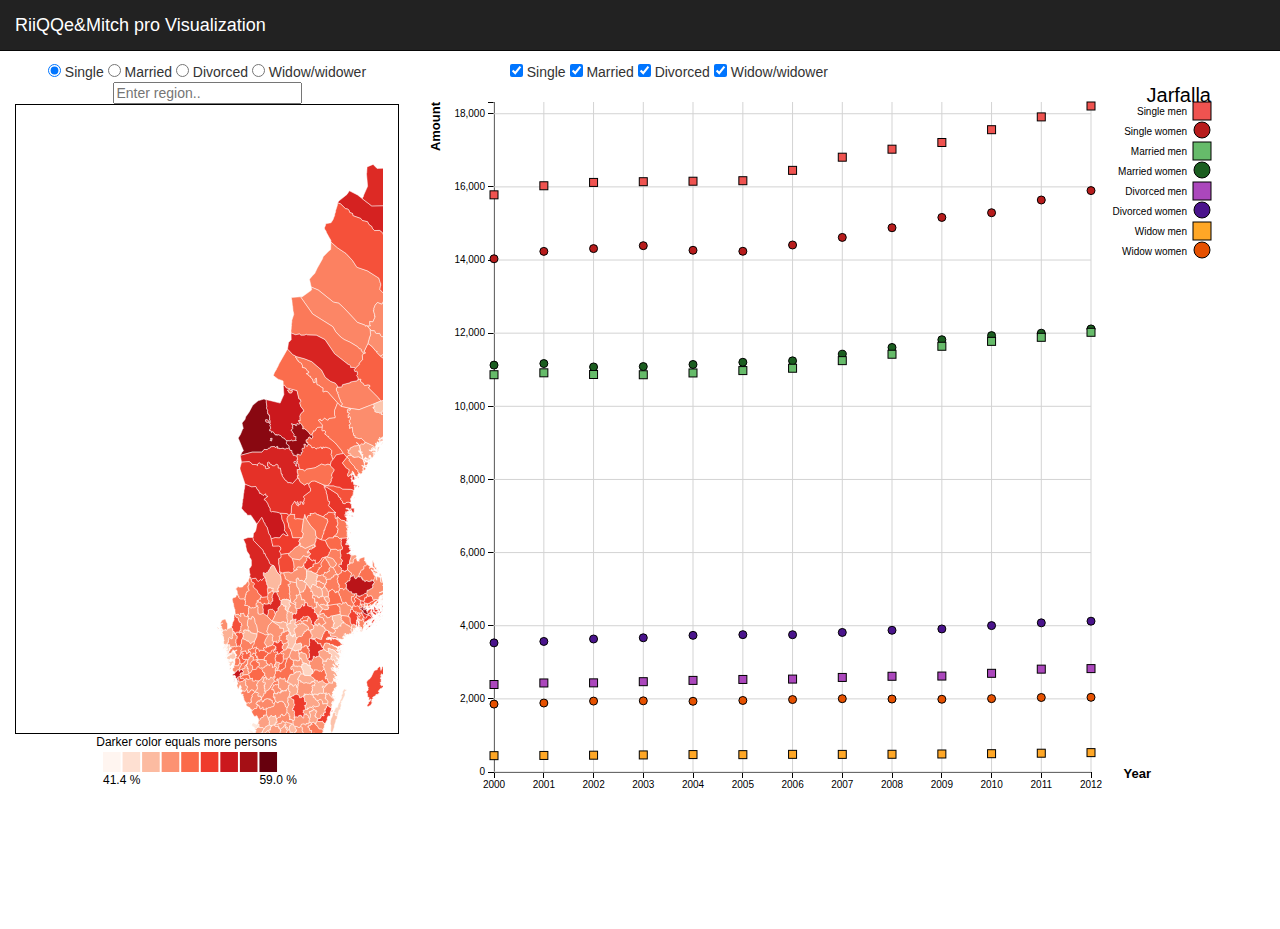
==== Project/index.html @ 641b77f1 "small fixes" ====
<!DOCTYPE html>
<!--[if lt IE 7]>      <html class="no-js lt-ie9 lt-ie8 lt-ie7"> <![endif]-->
<!--[if IE 7]>         <html class="no-js lt-ie9 lt-ie8"> <![endif]-->
<!--[if IE 8]>         <html class="no-js lt-ie9"> <![endif]-->
<!--[if gt IE 8]><!--> <html class="no-js"> <!--<![endif]-->
    <head>
        <meta charset="utf-8">
        <meta http-equiv="X-UA-Compatible" content="IE=edge" >

        <meta http-equiv="Content-Type" content="text/html;charset=ISO-8859-1">

        <title></title>
        <meta name="description" content="">
        <meta name="viewport" content="width=device-width, initial-scale=1">

        <!-- Place favicon.ico and apple-touch-icon.png in the root directory -->
        <!-- Bootstrap core CSS -->
        <link rel="stylesheet" href="css/bootstrap.css">
        <link rel="stylesheet" href="css/normalize.css">
        <link rel="stylesheet" href="css/main.css">
        <link rel="stylesheet" href="css/colorbrewer.css">

        <!--modules css-->
        <link rel="stylesheet" href="css/sp.css">
        <link rel="stylesheet" href="css/map.css">
        

    </head>
    <body>
        <!--[if lt IE 7]>
            <p class="browsehappy">You are using an <strong>outdated</strong> browser. Please <a href="http://browsehappy.com/">upgrade your browser</a> to improve your experience.</p>
        <![endif]-->

        <!-- Wrap all page content here -->
        
        <div id="wrap">

            <!-- Fixed navbar -->
            <div class="navbar navbar-inverse navbar-fixed-top" role="navigation">
                <div class="container">
                    <div class="navbar-header">
                        <button type="button" class="navbar-toggle" data-toggle="collapse" data-target=".navbar-collapse">
                            <span class="sr-only">Toggle navigation</span>
                            <span class="icon-bar"></span>
                            <span class="icon-bar"></span>
                            <span class="icon-bar"></span>
                        </button>
                        <a class="navbar-brand" href="#">RiiQQe&Mitch pro Visualization</a>
                    </div>
                </div>
            </div>

            <!-- Begin page content -->


            <div class="container">
                <!-- row of columns -->
                <br><br><br>
                
                    <div id="floatLeft" style="width: 30vw; float: left;">
                            <form style="text-align: center;">
        						<input id="A" type="radio" name="myradio" checked="true" onclick="fun('singel')">  Single  </input>
                                <input id="B" type="radio" name="myradio" onclick="fun('married')">  Married  </input>
                                <input id="C" type="radio" name="myradio" onclick="fun('divorced')">  Divorced  </input>
                                <input id="C" type="radio" name="myradio" onclick="fun('Widow/widower')">  Widow/widower  </input>
        					</form>
                            <div style="text-align: center;">
                            <input id="search" type="text" onkeypress="fun2(event)" placeholder="Enter region.."></input>
                            </div>
                        <div id="wrapper" style="">
                            <div class="col-md-6" id="map" style ="height: 70vh; width: 30vw; border:1px solid black;"></div>

                            <div class="legendario" id="mapLegend" style="height: 15vh; width: 30vw; clear:both;"></div>

                        </div>

                    </div>
                    <div id="floatRight" >
                        <div style="width: 59vw; float: right;">
                            <form id="form2">
                                <input id="D" class="mybox" type="checkbox" name="checkSingle" value="single" checked>  Single  </input>
                                <input id="E" class="mybox" type="checkbox" name="checkMarried" value="married" checked>  Married  </input>
                                <input id="F" class="mybox" type="checkbox" name="checkDivorced" value="divorced" checked>  Divorced  </input>
                                <input id="G" class="mybox" type="checkbox" name="checkWidow" value="widow/widower" checked>  Widow/widower  </input>
                            </form>

                        </div>

                        <div class="col-md-6" id="sp" style ="height: 80vh; width: 65vw;"></div>

                    </div>
                
            </div>
        </div>

        <script src="//ajax.googleapis.com/ajax/libs/jquery/1.10.2/jquery.min.js"></script>
        <script>window.jQuery || document.write('<script src="js/vendor/jquery-1.10.2.min.js"><\/script>')</script>
        <script src="js/vendor/bootstrap.min.js"></script>
        <script src="js/plugins.js"></script>
        <script src="js/vendor/modernizr-2.6.2.min.js"></script>
        <script src="js/vendor/d3.min.js"></script>
        <script src="js/vendor/topojson.v1.min.js"></script>
        <script src="js/vendor/underscore-min.js"></script>
        <script src="js/vendor/colorbrewer.js"></script>

        <!--modules js-->
        <script src="js/kmeans.js"></script>
        <script src="js/data.js"></script>
        <script src="js/map.js"></script>
        <script src="js/sp.js"></script>
        <script src="js/main.js"></script>


    </body>
</html>
---- Project/css/main.css ----
/*! HTML5 Boilerplate v4.3.0 | MIT License | http://h5bp.com/ */

/*
 * What follows is the result of much research on cross-browser styling.
 * Credit left inline and big thanks to Nicolas Gallagher, Jonathan Neal,
 * Kroc Camen, and the H5BP dev community and team.
 */

/* ==========================================================================
   Base styles: opinionated defaults
   ========================================================================== */

html,
button,
input,
select,
textarea {
    color: #222;
}

html {
    font-size: 1em;
    line-height: 1.4;
}

/*
 * Remove text-shadow in selection highlight: h5bp.com/i
 * These selection rule sets have to be separate.
 * Customize the background color to match your design.
 */

::-moz-selection {
    background: #b3d4fc;
    text-shadow: none;
}

::selection {
    background: #b3d4fc;
    text-shadow: none;
}

/*
 * A better looking default horizontal rule
 */

hr {
    display: block;
    height: 1px;
    border: 0;
    border-top: 1px solid #ccc;
    margin: 1em 0;
    padding: 0;
}

/*
 * Remove the gap between images, videos, audio and canvas and the bottom of
 * their containers: h5bp.com/i/440
 */

audio,
canvas,
img,
video {
    vertical-align: middle;
}

/*
 * Remove default fieldset styles.
 */

fieldset {
    border: 0;
    margin: 0;
    padding: 0;
}

/*
 * Allow only vertical resizing of textareas.
 */

textarea {
    resize: vertical;
}

/* ==========================================================================
   Browse Happy prompt
   ========================================================================== */

.browsehappy {
    margin: 0.2em 0;
    background: #ccc;
    color: #000;
    padding: 0.2em 0;
}

/* ==========================================================================
   Author's custom styles
   ========================================================================== */

html,
body {
    height: 100%;
    /* The html and body elements cannot have any padding or margin. */
}

/* Wrapper for page content to push down footer */
#wrap {
    min-height: 100%;
    height: auto;
    /* Negative indent footer by its height */
    margin: 0 auto -60px;
    /* Pad bottom by footer height */
    padding: 0 0 60px;
}

/* Set the fixed height of the footer here */
#footer {
    height: 60px;
    background-color: #f5f5f5;
}


/* Custom page CSS
-------------------------------------------------- */
/* Not required for template or sticky footer method. */

@media (min-width: 1200px){
    .container {
        width: auto;
    }
}



/* ==========================================================================
   Helper classes
   ========================================================================== */

/*
 * Image replacement
 */

.ir {
    background-color: transparent;
    border: 0;
    overflow: hidden;
    /* IE 6/7 fallback */
    *text-indent: -9999px;
}

.ir:before {
    content: "";
    display: block;
    width: 0;
    height: 150%;
}

/*
 * Hide from both screenreaders and browsers: h5bp.com/u
 */

.hidden {
    display: none !important;
    visibility: hidden;
}

/*
 * Hide only visually, but have it available for screenreaders: h5bp.com/v
 */

.visuallyhidden {
    border: 0;
    clip: rect(0 0 0 0);
    height: 1px;
    margin: -1px;
    overflow: hidden;
    padding: 0;
    position: absolute;
    width: 1px;
}

/*
 * Extends the .visuallyhidden class to allow the element to be focusable
 * when navigated to via the keyboard: h5bp.com/p
 */

.visuallyhidden.focusable:active,
.visuallyhidden.focusable:focus {
    clip: auto;
    height: auto;
    margin: 0;
    overflow: visible;
    position: static;
    width: auto;
}

/*
 * Hide visually and from screenreaders, but maintain layout
 */

.invisible {
    visibility: hidden;
}

/*
 * Clearfix: contain floats
 *
 * For modern browsers
 * 1. The space content is one way to avoid an Opera bug when the
 *    `contenteditable` attribute is included anywhere else in the document.
 *    Otherwise it causes space to appear at the top and bottom of elements
 *    that receive the `clearfix` class.
 * 2. The use of `table` rather than `block` is only necessary if using
 *    `:before` to contain the top-margins of child elements.
 */

.clearfix:before,
.clearfix:after {
    content: " "; /* 1 */
    display: table; /* 2 */
}

.clearfix:after {
    clear: both;
}

/*
 * For IE 6/7 only
 * Include this rule to trigger hasLayout and contain floats.
 */

.clearfix {
    *zoom: 1;
}

/* ==========================================================================
   EXAMPLE Media Queries for Responsive Design.
   These examples override the primary ('mobile first') styles.
   Modify as content requires.
   ========================================================================== */

@media only screen and (min-width: 35em) {
    /* Style adjustments for viewports that meet the condition */
}

@media print,
       (-o-min-device-pixel-ratio: 5/4),
       (-webkit-min-device-pixel-ratio: 1.25),
       (min-resolution: 120dpi) {
    /* Style adjustments for high resolution devices */
}

/* ==========================================================================
   Print styles.
   Inlined to avoid required HTTP connection: h5bp.com/r
   ========================================================================== */

@media print {
    * {
        background: transparent !important;
        color: #000 !important; /* Black prints faster: h5bp.com/s */
        box-shadow: none !important;
        text-shadow: none !important;
    }

    a,
    a:visited {
        text-decoration: underline;
    }

    a[href]:after {
        content: " (" attr(href) ")";
    }

    abbr[title]:after {
        content: " (" attr(title) ")";
    }

    /*
     * Don't show links for images, or javascript/internal links
     */

    .ir a:after,
    a[href^="javascript:"]:after,
    a[href^="#"]:after {
        content: "";
    }

    pre,
    blockquote {
        border: 1px solid #999;
        page-break-inside: avoid;
    }

    thead {
        display: table-header-group; /* h5bp.com/t */
    }

    tr,
    img {
        page-break-inside: avoid;
    }

    img {
        max-width: 100% !important;
    }

    @page {
        margin: 0.5cm;
    }

    p,
    h2,
    h3 {
        orphans: 3;
        widows: 3;
    }

    h2,
    h3 {
        page-break-after: avoid;
    }
}
---- Project/css/colorbrewer.css ----
/* This product includes color specifications and designs developed by Cynthia Brewer (http://colorbrewer.org/). */
.YlGn .q0-3{fill:rgb(247,252,185)}
.YlGn .q1-3{fill:rgb(173,221,142)}
.YlGn .q2-3{fill:rgb(49,163,84)}
.YlGn .q0-4{fill:rgb(255,255,204)}
.YlGn .q1-4{fill:rgb(194,230,153)}
.YlGn .q2-4{fill:rgb(120,198,121)}
.YlGn .q3-4{fill:rgb(35,132,67)}
.YlGn .q0-5{fill:rgb(255,255,204)}
.YlGn .q1-5{fill:rgb(194,230,153)}
.YlGn .q2-5{fill:rgb(120,198,121)}
.YlGn .q3-5{fill:rgb(49,163,84)}
.YlGn .q4-5{fill:rgb(0,104,55)}
.YlGn .q0-6{fill:rgb(255,255,204)}
.YlGn .q1-6{fill:rgb(217,240,163)}
.YlGn .q2-6{fill:rgb(173,221,142)}
.YlGn .q3-6{fill:rgb(120,198,121)}
.YlGn .q4-6{fill:rgb(49,163,84)}
.YlGn .q5-6{fill:rgb(0,104,55)}
.YlGn .q0-7{fill:rgb(255,255,204)}
.YlGn .q1-7{fill:rgb(217,240,163)}
.YlGn .q2-7{fill:rgb(173,221,142)}
.YlGn .q3-7{fill:rgb(120,198,121)}
.YlGn .q4-7{fill:rgb(65,171,93)}
.YlGn .q5-7{fill:rgb(35,132,67)}
.YlGn .q6-7{fill:rgb(0,90,50)}
.YlGn .q0-8{fill:rgb(255,255,229)}
.YlGn .q1-8{fill:rgb(247,252,185)}
.YlGn .q2-8{fill:rgb(217,240,163)}
.YlGn .q3-8{fill:rgb(173,221,142)}
.YlGn .q4-8{fill:rgb(120,198,121)}
.YlGn .q5-8{fill:rgb(65,171,93)}
.YlGn .q6-8{fill:rgb(35,132,67)}
.YlGn .q7-8{fill:rgb(0,90,50)}
.YlGn .q0-9{fill:rgb(255,255,229)}
.YlGn .q1-9{fill:rgb(247,252,185)}
.YlGn .q2-9{fill:rgb(217,240,163)}
.YlGn .q3-9{fill:rgb(173,221,142)}
.YlGn .q4-9{fill:rgb(120,198,121)}
.YlGn .q5-9{fill:rgb(65,171,93)}
.YlGn .q6-9{fill:rgb(35,132,67)}
.YlGn .q7-9{fill:rgb(0,104,55)}
.YlGn .q8-9{fill:rgb(0,69,41)}
.YlGnBu .q0-3{fill:rgb(237,248,177)}
.YlGnBu .q1-3{fill:rgb(127,205,187)}
.YlGnBu .q2-3{fill:rgb(44,127,184)}
.YlGnBu .q0-4{fill:rgb(255,255,204)}
.YlGnBu .q1-4{fill:rgb(161,218,180)}
.YlGnBu .q2-4{fill:rgb(65,182,196)}
.YlGnBu .q3-4{fill:rgb(34,94,168)}
.YlGnBu .q0-5{fill:rgb(255,255,204)}
.YlGnBu .q1-5{fill:rgb(161,218,180)}
.YlGnBu .q2-5{fill:rgb(65,182,196)}
.YlGnBu .q3-5{fill:rgb(44,127,184)}
.YlGnBu .q4-5{fill:rgb(37,52,148)}
.YlGnBu .q0-6{fill:rgb(255,255,204)}
.YlGnBu .q1-6{fill:rgb(199,233,180)}
.YlGnBu .q2-6{fill:rgb(127,205,187)}
.YlGnBu .q3-6{fill:rgb(65,182,196)}
.YlGnBu .q4-6{fill:rgb(44,127,184)}
.YlGnBu .q5-6{fill:rgb(37,52,148)}
.YlGnBu .q0-7{fill:rgb(255,255,204)}
.YlGnBu .q1-7{fill:rgb(199,233,180)}
.YlGnBu .q2-7{fill:rgb(127,205,187)}
.YlGnBu .q3-7{fill:rgb(65,182,196)}
.YlGnBu .q4-7{fill:rgb(29,145,192)}
.YlGnBu .q5-7{fill:rgb(34,94,168)}
.YlGnBu .q6-7{fill:rgb(12,44,132)}
.YlGnBu .q0-8{fill:rgb(255,255,217)}
.YlGnBu .q1-8{fill:rgb(237,248,177)}
.YlGnBu .q2-8{fill:rgb(199,233,180)}
.YlGnBu .q3-8{fill:rgb(127,205,187)}
.YlGnBu .q4-8{fill:rgb(65,182,196)}
.YlGnBu .q5-8{fill:rgb(29,145,192)}
.YlGnBu .q6-8{fill:rgb(34,94,168)}
.YlGnBu .q7-8{fill:rgb(12,44,132)}
.YlGnBu .q0-9{fill:rgb(255,255,217)}
.YlGnBu .q1-9{fill:rgb(237,248,177)}
.YlGnBu .q2-9{fill:rgb(199,233,180)}
.YlGnBu .q3-9{fill:rgb(127,205,187)}
.YlGnBu .q4-9{fill:rgb(65,182,196)}
.YlGnBu .q5-9{fill:rgb(29,145,192)}
.YlGnBu .q6-9{fill:rgb(34,94,168)}
.YlGnBu .q7-9{fill:rgb(37,52,148)}
.YlGnBu .q8-9{fill:rgb(8,29,88)}
.GnBu .q0-3{fill:rgb(224,243,219)}
.GnBu .q1-3{fill:rgb(168,221,181)}
.GnBu .q2-3{fill:rgb(67,162,202)}
.GnBu .q0-4{fill:rgb(240,249,232)}
.GnBu .q1-4{fill:rgb(186,228,188)}
.GnBu .q2-4{fill:rgb(123,204,196)}
.GnBu .q3-4{fill:rgb(43,140,190)}
.GnBu .q0-5{fill:rgb(240,249,232)}
.GnBu .q1-5{fill:rgb(186,228,188)}
.GnBu .q2-5{fill:rgb(123,204,196)}
.GnBu .q3-5{fill:rgb(67,162,202)}
.GnBu .q4-5{fill:rgb(8,104,172)}
.GnBu .q0-6{fill:rgb(240,249,232)}
.GnBu .q1-6{fill:rgb(204,235,197)}
.GnBu .q2-6{fill:rgb(168,221,181)}
.GnBu .q3-6{fill:rgb(123,204,196)}
.GnBu .q4-6{fill:rgb(67,162,202)}
.GnBu .q5-6{fill:rgb(8,104,172)}
.GnBu .q0-7{fill:rgb(240,249,232)}
.GnBu .q1-7{fill:rgb(204,235,197)}
.GnBu .q2-7{fill:rgb(168,221,181)}
.GnBu .q3-7{fill:rgb(123,204,196)}
.GnBu .q4-7{fill:rgb(78,179,211)}
.GnBu .q5-7{fill:rgb(43,140,190)}
.GnBu .q6-7{fill:rgb(8,88,158)}
.GnBu .q0-8{fill:rgb(247,252,240)}
.GnBu .q1-8{fill:rgb(224,243,219)}
.GnBu .q2-8{fill:rgb(204,235,197)}
.GnBu .q3-8{fill:rgb(168,221,181)}
.GnBu .q4-8{fill:rgb(123,204,196)}
.GnBu .q5-8{fill:rgb(78,179,211)}
.GnBu .q6-8{fill:rgb(43,140,190)}
.GnBu .q7-8{fill:rgb(8,88,158)}
.GnBu .q0-9{fill:rgb(247,252,240)}
.GnBu .q1-9{fill:rgb(224,243,219)}
.GnBu .q2-9{fill:rgb(204,235,197)}
.GnBu .q3-9{fill:rgb(168,221,181)}
.GnBu .q4-9{fill:rgb(123,204,196)}
.GnBu .q5-9{fill:rgb(78,179,211)}
.GnBu .q6-9{fill:rgb(43,140,190)}
.GnBu .q7-9{fill:rgb(8,104,172)}
.GnBu .q8-9{fill:rgb(8,64,129)}
.BuGn .q0-3{fill:rgb(229,245,249)}
.BuGn .q1-3{fill:rgb(153,216,201)}
.BuGn .q2-3{fill:rgb(44,162,95)}
.BuGn .q0-4{fill:rgb(237,248,251)}
.BuGn .q1-4{fill:rgb(178,226,226)}
.BuGn .q2-4{fill:rgb(102,194,164)}
.BuGn .q3-4{fill:rgb(35,139,69)}
.BuGn .q0-5{fill:rgb(237,248,251)}
.BuGn .q1-5{fill:rgb(178,226,226)}
.BuGn .q2-5{fill:rgb(102,194,164)}
.BuGn .q3-5{fill:rgb(44,162,95)}
.BuGn .q4-5{fill:rgb(0,109,44)}
.BuGn .q0-6{fill:rgb(237,248,251)}
.BuGn .q1-6{fill:rgb(204,236,230)}
.BuGn .q2-6{fill:rgb(153,216,201)}
.BuGn .q3-6{fill:rgb(102,194,164)}
.BuGn .q4-6{fill:rgb(44,162,95)}
.BuGn .q5-6{fill:rgb(0,109,44)}
.BuGn .q0-7{fill:rgb(237,248,251)}
.BuGn .q1-7{fill:rgb(204,236,230)}
.BuGn .q2-7{fill:rgb(153,216,201)}
.BuGn .q3-7{fill:rgb(102,194,164)}
.BuGn .q4-7{fill:rgb(65,174,118)}
.BuGn .q5-7{fill:rgb(35,139,69)}
.BuGn .q6-7{fill:rgb(0,88,36)}
.BuGn .q0-8{fill:rgb(247,252,253)}
.BuGn .q1-8{fill:rgb(229,245,249)}
.BuGn .q2-8{fill:rgb(204,236,230)}
.BuGn .q3-8{fill:rgb(153,216,201)}
.BuGn .q4-8{fill:rgb(102,194,164)}
.BuGn .q5-8{fill:rgb(65,174,118)}
.BuGn .q6-8{fill:rgb(35,139,69)}
.BuGn .q7-8{fill:rgb(0,88,36)}
.BuGn .q0-9{fill:rgb(247,252,253)}
.BuGn .q1-9{fill:rgb(229,245,249)}
.BuGn .q2-9{fill:rgb(204,236,230)}
.BuGn .q3-9{fill:rgb(153,216,201)}
.BuGn .q4-9{fill:rgb(102,194,164)}
.BuGn .q5-9{fill:rgb(65,174,118)}
.BuGn .q6-9{fill:rgb(35,139,69)}
.BuGn .q7-9{fill:rgb(0,109,44)}
.BuGn .q8-9{fill:rgb(0,68,27)}
.PuBuGn .q0-3{fill:rgb(236,226,240)}
.PuBuGn .q1-3{fill:rgb(166,189,219)}
.PuBuGn .q2-3{fill:rgb(28,144,153)}
.PuBuGn .q0-4{fill:rgb(246,239,247)}
.PuBuGn .q1-4{fill:rgb(189,201,225)}
.PuBuGn .q2-4{fill:rgb(103,169,207)}
.PuBuGn .q3-4{fill:rgb(2,129,138)}
.PuBuGn .q0-5{fill:rgb(246,239,247)}
.PuBuGn .q1-5{fill:rgb(189,201,225)}
.PuBuGn .q2-5{fill:rgb(103,169,207)}
.PuBuGn .q3-5{fill:rgb(28,144,153)}
.PuBuGn .q4-5{fill:rgb(1,108,89)}
.PuBuGn .q0-6{fill:rgb(246,239,247)}
.PuBuGn .q1-6{fill:rgb(208,209,230)}
.PuBuGn .q2-6{fill:rgb(166,189,219)}
.PuBuGn .q3-6{fill:rgb(103,169,207)}
.PuBuGn .q4-6{fill:rgb(28,144,153)}
.PuBuGn .q5-6{fill:rgb(1,108,89)}
.PuBuGn .q0-7{fill:rgb(246,239,247)}
.PuBuGn .q1-7{fill:rgb(208,209,230)}
.PuBuGn .q2-7{fill:rgb(166,189,219)}
.PuBuGn .q3-7{fill:rgb(103,169,207)}
.PuBuGn .q4-7{fill:rgb(54,144,192)}
.PuBuGn .q5-7{fill:rgb(2,129,138)}
.PuBuGn .q6-7{fill:rgb(1,100,80)}
.PuBuGn .q0-8{fill:rgb(255,247,251)}
.PuBuGn .q1-8{fill:rgb(236,226,240)}
.PuBuGn .q2-8{fill:rgb(208,209,230)}
.PuBuGn .q3-8{fill:rgb(166,189,219)}
.PuBuGn .q4-8{fill:rgb(103,169,207)}
.PuBuGn .q5-8{fill:rgb(54,144,192)}
.PuBuGn .q6-8{fill:rgb(2,129,138)}
.PuBuGn .q7-8{fill:rgb(1,100,80)}
.PuBuGn .q0-9{fill:rgb(255,247,251)}
.PuBuGn .q1-9{fill:rgb(236,226,240)}
.PuBuGn .q2-9{fill:rgb(208,209,230)}
.PuBuGn .q3-9{fill:rgb(166,189,219)}
.PuBuGn .q4-9{fill:rgb(103,169,207)}
.PuBuGn .q5-9{fill:rgb(54,144,192)}
.PuBuGn .q6-9{fill:rgb(2,129,138)}
.PuBuGn .q7-9{fill:rgb(1,108,89)}
.PuBuGn .q8-9{fill:rgb(1,70,54)}
.PuBu .q0-3{fill:rgb(236,231,242)}
.PuBu .q1-3{fill:rgb(166,189,219)}
.PuBu .q2-3{fill:rgb(43,140,190)}
.PuBu .q0-4{fill:rgb(241,238,246)}
.PuBu .q1-4{fill:rgb(189,201,225)}
.PuBu .q2-4{fill:rgb(116,169,207)}
.PuBu .q3-4{fill:rgb(5,112,176)}
.PuBu .q0-5{fill:rgb(241,238,246)}
.PuBu .q1-5{fill:rgb(189,201,225)}
.PuBu .q2-5{fill:rgb(116,169,207)}
.PuBu .q3-5{fill:rgb(43,140,190)}
.PuBu .q4-5{fill:rgb(4,90,141)}
.PuBu .q0-6{fill:rgb(241,238,246)}
.PuBu .q1-6{fill:rgb(208,209,230)}
.PuBu .q2-6{fill:rgb(166,189,219)}
.PuBu .q3-6{fill:rgb(116,169,207)}
.PuBu .q4-6{fill:rgb(43,140,190)}
.PuBu .q5-6{fill:rgb(4,90,141)}
.PuBu .q0-7{fill:rgb(241,238,246)}
.PuBu .q1-7{fill:rgb(208,209,230)}
.PuBu .q2-7{fill:rgb(166,189,219)}
.PuBu .q3-7{fill:rgb(116,169,207)}
.PuBu .q4-7{fill:rgb(54,144,192)}
.PuBu .q5-7{fill:rgb(5,112,176)}
.PuBu .q6-7{fill:rgb(3,78,123)}
.PuBu .q0-8{fill:rgb(255,247,251)}
.PuBu .q1-8{fill:rgb(236,231,242)}
.PuBu .q2-8{fill:rgb(208,209,230)}
.PuBu .q3-8{fill:rgb(166,189,219)}
.PuBu .q4-8{fill:rgb(116,169,207)}
.PuBu .q5-8{fill:rgb(54,144,192)}
.PuBu .q6-8{fill:rgb(5,112,176)}
.PuBu .q7-8{fill:rgb(3,78,123)}
.PuBu .q0-9{fill:rgb(255,247,251)}
.PuBu .q1-9{fill:rgb(236,231,242)}
.PuBu .q2-9{fill:rgb(208,209,230)}
.PuBu .q3-9{fill:rgb(166,189,219)}
.PuBu .q4-9{fill:rgb(116,169,207)}
.PuBu .q5-9{fill:rgb(54,144,192)}
.PuBu .q6-9{fill:rgb(5,112,176)}
.PuBu .q7-9{fill:rgb(4,90,141)}
.PuBu .q8-9{fill:rgb(2,56,88)}
.BuPu .q0-3{fill:rgb(224,236,244)}
.BuPu .q1-3{fill:rgb(158,188,218)}
.BuPu .q2-3{fill:rgb(136,86,167)}
.BuPu .q0-4{fill:rgb(237,248,251)}
.BuPu .q1-4{fill:rgb(179,205,227)}
.BuPu .q2-4{fill:rgb(140,150,198)}
.BuPu .q3-4{fill:rgb(136,65,157)}
.BuPu .q0-5{fill:rgb(237,248,251)}
.BuPu .q1-5{fill:rgb(179,205,227)}
.BuPu .q2-5{fill:rgb(140,150,198)}
.BuPu .q3-5{fill:rgb(136,86,167)}
.BuPu .q4-5{fill:rgb(129,15,124)}
.BuPu .q0-6{fill:rgb(237,248,251)}
.BuPu .q1-6{fill:rgb(191,211,230)}
.BuPu .q2-6{fill:rgb(158,188,218)}
.BuPu .q3-6{fill:rgb(140,150,198)}
.BuPu .q4-6{fill:rgb(136,86,167)}
.BuPu .q5-6{fill:rgb(129,15,124)}
.BuPu .q0-7{fill:rgb(237,248,251)}
.BuPu .q1-7{fill:rgb(191,211,230)}
.BuPu .q2-7{fill:rgb(158,188,218)}
.BuPu .q3-7{fill:rgb(140,150,198)}
.BuPu .q4-7{fill:rgb(140,107,177)}
.BuPu .q5-7{fill:rgb(136,65,157)}
.BuPu .q6-7{fill:rgb(110,1,107)}
.BuPu .q0-8{fill:rgb(247,252,253)}
.BuPu .q1-8{fill:rgb(224,236,244)}
.BuPu .q2-8{fill:rgb(191,211,230)}
.BuPu .q3-8{fill:rgb(158,188,218)}
.BuPu .q4-8{fill:rgb(140,150,198)}
.BuPu .q5-8{fill:rgb(140,107,177)}
.BuPu .q6-8{fill:rgb(136,65,157)}
.BuPu .q7-8{fill:rgb(110,1,107)}
.BuPu .q0-9{fill:rgb(247,252,253)}
.BuPu .q1-9{fill:rgb(224,236,244)}
.BuPu .q2-9{fill:rgb(191,211,230)}
.BuPu .q3-9{fill:rgb(158,188,218)}
.BuPu .q4-9{fill:rgb(140,150,198)}
.BuPu .q5-9{fill:rgb(140,107,177)}
.BuPu .q6-9{fill:rgb(136,65,157)}
.BuPu .q7-9{fill:rgb(129,15,124)}
.BuPu .q8-9{fill:rgb(77,0,75)}
.RdPu .q0-3{fill:rgb(253,224,221)}
.RdPu .q1-3{fill:rgb(250,159,181)}
.RdPu .q2-3{fill:rgb(197,27,138)}
.RdPu .q0-4{fill:rgb(254,235,226)}
.RdPu .q1-4{fill:rgb(251,180,185)}
.RdPu .q2-4{fill:rgb(247,104,161)}
.RdPu .q3-4{fill:rgb(174,1,126)}
.RdPu .q0-5{fill:rgb(254,235,226)}
.RdPu .q1-5{fill:rgb(251,180,185)}
.RdPu .q2-5{fill:rgb(247,104,161)}
.RdPu .q3-5{fill:rgb(197,27,138)}
.RdPu .q4-5{fill:rgb(122,1,119)}
.RdPu .q0-6{fill:rgb(254,235,226)}
.RdPu .q1-6{fill:rgb(252,197,192)}
.RdPu .q2-6{fill:rgb(250,159,181)}
.RdPu .q3-6{fill:rgb(247,104,161)}
.RdPu .q4-6{fill:rgb(197,27,138)}
.RdPu .q5-6{fill:rgb(122,1,119)}
.RdPu .q0-7{fill:rgb(254,235,226)}
.RdPu .q1-7{fill:rgb(252,197,192)}
.RdPu .q2-7{fill:rgb(250,159,181)}
.RdPu .q3-7{fill:rgb(247,104,161)}
.RdPu .q4-7{fill:rgb(221,52,151)}
.RdPu .q5-7{fill:rgb(174,1,126)}
.RdPu .q6-7{fill:rgb(122,1,119)}
.RdPu .q0-8{fill:rgb(255,247,243)}
.RdPu .q1-8{fill:rgb(253,224,221)}
.RdPu .q2-8{fill:rgb(252,197,192)}
.RdPu .q3-8{fill:rgb(250,159,181)}
.RdPu .q4-8{fill:rgb(247,104,161)}
.RdPu .q5-8{fill:rgb(221,52,151)}
.RdPu .q6-8{fill:rgb(174,1,126)}
.RdPu .q7-8{fill:rgb(122,1,119)}
.RdPu .q0-9{fill:rgb(255,247,243)}
.RdPu .q1-9{fill:rgb(253,224,221)}
.RdPu .q2-9{fill:rgb(252,197,192)}
.RdPu .q3-9{fill:rgb(250,159,181)}
.RdPu .q4-9{fill:rgb(247,104,161)}
.RdPu .q5-9{fill:rgb(221,52,151)}
.RdPu .q6-9{fill:rgb(174,1,126)}
.RdPu .q7-9{fill:rgb(122,1,119)}
.RdPu .q8-9{fill:rgb(73,0,106)}
.PuRd .q0-3{fill:rgb(231,225,239)}
.PuRd .q1-3{fill:rgb(201,148,199)}
.PuRd .q2-3{fill:rgb(221,28,119)}
.PuRd .q0-4{fill:rgb(241,238,246)}
.PuRd .q1-4{fill:rgb(215,181,216)}
.PuRd .q2-4{fill:rgb(223,101,176)}
.PuRd .q3-4{fill:rgb(206,18,86)}
.PuRd .q0-5{fill:rgb(241,238,246)}
.PuRd .q1-5{fill:rgb(215,181,216)}
.PuRd .q2-5{fill:rgb(223,101,176)}
.PuRd .q3-5{fill:rgb(221,28,119)}
.PuRd .q4-5{fill:rgb(152,0,67)}
.PuRd .q0-6{fill:rgb(241,238,246)}
.PuRd .q1-6{fill:rgb(212,185,218)}
.PuRd .q2-6{fill:rgb(201,148,199)}
.PuRd .q3-6{fill:rgb(223,101,176)}
.PuRd .q4-6{fill:rgb(221,28,119)}
.PuRd .q5-6{fill:rgb(152,0,67)}
.PuRd .q0-7{fill:rgb(241,238,246)}
.PuRd .q1-7{fill:rgb(212,185,218)}
.PuRd .q2-7{fill:rgb(201,148,199)}
.PuRd .q3-7{fill:rgb(223,101,176)}
.PuRd .q4-7{fill:rgb(231,41,138)}
.PuRd .q5-7{fill:rgb(206,18,86)}
.PuRd .q6-7{fill:rgb(145,0,63)}
.PuRd .q0-8{fill:rgb(247,244,249)}
.PuRd .q1-8{fill:rgb(231,225,239)}
.PuRd .q2-8{fill:rgb(212,185,218)}
.PuRd .q3-8{fill:rgb(201,148,199)}
.PuRd .q4-8{fill:rgb(223,101,176)}
.PuRd .q5-8{fill:rgb(231,41,138)}
.PuRd .q6-8{fill:rgb(206,18,86)}
.PuRd .q7-8{fill:rgb(145,0,63)}
.PuRd .q0-9{fill:rgb(247,244,249)}
.PuRd .q1-9{fill:rgb(231,225,239)}
.PuRd .q2-9{fill:rgb(212,185,218)}
.PuRd .q3-9{fill:rgb(201,148,199)}
.PuRd .q4-9{fill:rgb(223,101,176)}
.PuRd .q5-9{fill:rgb(231,41,138)}
.PuRd .q6-9{fill:rgb(206,18,86)}
.PuRd .q7-9{fill:rgb(152,0,67)}
.PuRd .q8-9{fill:rgb(103,0,31)}
.OrRd .q0-3{fill:rgb(254,232,200)}
.OrRd .q1-3{fill:rgb(253,187,132)}
.OrRd .q2-3{fill:rgb(227,74,51)}
.OrRd .q0-4{fill:rgb(254,240,217)}
.OrRd .q1-4{fill:rgb(253,204,138)}
.OrRd .q2-4{fill:rgb(252,141,89)}
.OrRd .q3-4{fill:rgb(215,48,31)}
.OrRd .q0-5{fill:rgb(254,240,217)}
.OrRd .q1-5{fill:rgb(253,204,138)}
.OrRd .q2-5{fill:rgb(252,141,89)}
.OrRd .q3-5{fill:rgb(227,74,51)}
.OrRd .q4-5{fill:rgb(179,0,0)}
.OrRd .q0-6{fill:rgb(254,240,217)}
.OrRd .q1-6{fill:rgb(253,212,158)}
.OrRd .q2-6{fill:rgb(253,187,132)}
.OrRd .q3-6{fill:rgb(252,141,89)}
.OrRd .q4-6{fill:rgb(227,74,51)}
.OrRd .q5-6{fill:rgb(179,0,0)}
.OrRd .q0-7{fill:rgb(254,240,217)}
.OrRd .q1-7{fill:rgb(253,212,158)}
.OrRd .q2-7{fill:rgb(253,187,132)}
.OrRd .q3-7{fill:rgb(252,141,89)}
.OrRd .q4-7{fill:rgb(239,101,72)}
.OrRd .q5-7{fill:rgb(215,48,31)}
.OrRd .q6-7{fill:rgb(153,0,0)}
.OrRd .q0-8{fill:rgb(255,247,236)}
.OrRd .q1-8{fill:rgb(254,232,200)}
.OrRd .q2-8{fill:rgb(253,212,158)}
.OrRd .q3-8{fill:rgb(253,187,132)}
.OrRd .q4-8{fill:rgb(252,141,89)}
.OrRd .q5-8{fill:rgb(239,101,72)}
.OrRd .q6-8{fill:rgb(215,48,31)}
.OrRd .q7-8{fill:rgb(153,0,0)}
.OrRd .q0-9{fill:rgb(255,247,236)}
.OrRd .q1-9{fill:rgb(254,232,200)}
.OrRd .q2-9{fill:rgb(253,212,158)}
.OrRd .q3-9{fill:rgb(253,187,132)}
.OrRd .q4-9{fill:rgb(252,141,89)}
.OrRd .q5-9{fill:rgb(239,101,72)}
.OrRd .q6-9{fill:rgb(215,48,31)}
.OrRd .q7-9{fill:rgb(179,0,0)}
.OrRd .q8-9{fill:rgb(127,0,0)}
.YlOrRd .q0-3{fill:rgb(255,237,160)}
.YlOrRd .q1-3{fill:rgb(254,178,76)}
.YlOrRd .q2-3{fill:rgb(240,59,32)}
.YlOrRd .q0-4{fill:rgb(255,255,178)}
.YlOrRd .q1-4{fill:rgb(254,204,92)}
.YlOrRd .q2-4{fill:rgb(253,141,60)}
.YlOrRd .q3-4{fill:rgb(227,26,28)}
.YlOrRd .q0-5{fill:rgb(255,255,178)}
.YlOrRd .q1-5{fill:rgb(254,204,92)}
.YlOrRd .q2-5{fill:rgb(253,141,60)}
.YlOrRd .q3-5{fill:rgb(240,59,32)}
.YlOrRd .q4-5{fill:rgb(189,0,38)}
.YlOrRd .q0-6{fill:rgb(255,255,178)}
.YlOrRd .q1-6{fill:rgb(254,217,118)}
.YlOrRd .q2-6{fill:rgb(254,178,76)}
.YlOrRd .q3-6{fill:rgb(253,141,60)}
.YlOrRd .q4-6{fill:rgb(240,59,32)}
.YlOrRd .q5-6{fill:rgb(189,0,38)}
.YlOrRd .q0-7{fill:rgb(255,255,178)}
.YlOrRd .q1-7{fill:rgb(254,217,118)}
.YlOrRd .q2-7{fill:rgb(254,178,76)}
.YlOrRd .q3-7{fill:rgb(253,141,60)}
.YlOrRd .q4-7{fill:rgb(252,78,42)}
.YlOrRd .q5-7{fill:rgb(227,26,28)}
.YlOrRd .q6-7{fill:rgb(177,0,38)}
.YlOrRd .q0-8{fill:rgb(255,255,204)}
.YlOrRd .q1-8{fill:rgb(255,237,160)}
.YlOrRd .q2-8{fill:rgb(254,217,118)}
.YlOrRd .q3-8{fill:rgb(254,178,76)}
.YlOrRd .q4-8{fill:rgb(253,141,60)}
.YlOrRd .q5-8{fill:rgb(252,78,42)}
.YlOrRd .q6-8{fill:rgb(227,26,28)}
.YlOrRd .q7-8{fill:rgb(177,0,38)}
.YlOrRd .q0-9{fill:rgb(255,255,204)}
.YlOrRd .q1-9{fill:rgb(255,237,160)}
.YlOrRd .q2-9{fill:rgb(254,217,118)}
.YlOrRd .q3-9{fill:rgb(254,178,76)}
.YlOrRd .q4-9{fill:rgb(253,141,60)}
.YlOrRd .q5-9{fill:rgb(252,78,42)}
.YlOrRd .q6-9{fill:rgb(227,26,28)}
.YlOrRd .q7-9{fill:rgb(189,0,38)}
.YlOrRd .q8-9{fill:rgb(128,0,38)}
.YlOrBr .q0-3{fill:rgb(255,247,188)}
.YlOrBr .q1-3{fill:rgb(254,196,79)}
.YlOrBr .q2-3{fill:rgb(217,95,14)}
.YlOrBr .q0-4{fill:rgb(255,255,212)}
.YlOrBr .q1-4{fill:rgb(254,217,142)}
.YlOrBr .q2-4{fill:rgb(254,153,41)}
.YlOrBr .q3-4{fill:rgb(204,76,2)}
.YlOrBr .q0-5{fill:rgb(255,255,212)}
.YlOrBr .q1-5{fill:rgb(254,217,142)}
.YlOrBr .q2-5{fill:rgb(254,153,41)}
.YlOrBr .q3-5{fill:rgb(217,95,14)}
.YlOrBr .q4-5{fill:rgb(153,52,4)}
.YlOrBr .q0-6{fill:rgb(255,255,212)}
.YlOrBr .q1-6{fill:rgb(254,227,145)}
.YlOrBr .q2-6{fill:rgb(254,196,79)}
.YlOrBr .q3-6{fill:rgb(254,153,41)}
.YlOrBr .q4-6{fill:rgb(217,95,14)}
.YlOrBr .q5-6{fill:rgb(153,52,4)}
.YlOrBr .q0-7{fill:rgb(255,255,212)}
.YlOrBr .q1-7{fill:rgb(254,227,145)}
.YlOrBr .q2-7{fill:rgb(254,196,79)}
.YlOrBr .q3-7{fill:rgb(254,153,41)}
.YlOrBr .q4-7{fill:rgb(236,112,20)}
.YlOrBr .q5-7{fill:rgb(204,76,2)}
.YlOrBr .q6-7{fill:rgb(140,45,4)}
.YlOrBr .q0-8{fill:rgb(255,255,229)}
.YlOrBr .q1-8{fill:rgb(255,247,188)}
.YlOrBr .q2-8{fill:rgb(254,227,145)}
.YlOrBr .q3-8{fill:rgb(254,196,79)}
.YlOrBr .q4-8{fill:rgb(254,153,41)}
.YlOrBr .q5-8{fill:rgb(236,112,20)}
.YlOrBr .q6-8{fill:rgb(204,76,2)}
.YlOrBr .q7-8{fill:rgb(140,45,4)}
.YlOrBr .q0-9{fill:rgb(255,255,229)}
.YlOrBr .q1-9{fill:rgb(255,247,188)}
.YlOrBr .q2-9{fill:rgb(254,227,145)}
.YlOrBr .q3-9{fill:rgb(254,196,79)}
.YlOrBr .q4-9{fill:rgb(254,153,41)}
.YlOrBr .q5-9{fill:rgb(236,112,20)}
.YlOrBr .q6-9{fill:rgb(204,76,2)}
.YlOrBr .q7-9{fill:rgb(153,52,4)}
.YlOrBr .q8-9{fill:rgb(102,37,6)}
.Purples .q0-3{fill:rgb(239,237,245)}
.Purples .q1-3{fill:rgb(188,189,220)}
.Purples .q2-3{fill:rgb(117,107,177)}
.Purples .q0-4{fill:rgb(242,240,247)}
.Purples .q1-4{fill:rgb(203,201,226)}
.Purples .q2-4{fill:rgb(158,154,200)}
.Purples .q3-4{fill:rgb(106,81,163)}
.Purples .q0-5{fill:rgb(242,240,247)}
.Purples .q1-5{fill:rgb(203,201,226)}
.Purples .q2-5{fill:rgb(158,154,200)}
.Purples .q3-5{fill:rgb(117,107,177)}
.Purples .q4-5{fill:rgb(84,39,143)}
.Purples .q0-6{fill:rgb(242,240,247)}
.Purples .q1-6{fill:rgb(218,218,235)}
.Purples .q2-6{fill:rgb(188,189,220)}
.Purples .q3-6{fill:rgb(158,154,200)}
.Purples .q4-6{fill:rgb(117,107,177)}
.Purples .q5-6{fill:rgb(84,39,143)}
.Purples .q0-7{fill:rgb(242,240,247)}
.Purples .q1-7{fill:rgb(218,218,235)}
.Purples .q2-7{fill:rgb(188,189,220)}
.Purples .q3-7{fill:rgb(158,154,200)}
.Purples .q4-7{fill:rgb(128,125,186)}
.Purples .q5-7{fill:rgb(106,81,163)}
.Purples .q6-7{fill:rgb(74,20,134)}
.Purples .q0-8{fill:rgb(252,251,253)}
.Purples .q1-8{fill:rgb(239,237,245)}
.Purples .q2-8{fill:rgb(218,218,235)}
.Purples .q3-8{fill:rgb(188,189,220)}
.Purples .q4-8{fill:rgb(158,154,200)}
.Purples .q5-8{fill:rgb(128,125,186)}
.Purples .q6-8{fill:rgb(106,81,163)}
.Purples .q7-8{fill:rgb(74,20,134)}
.Purples .q0-9{fill:rgb(252,251,253)}
.Purples .q1-9{fill:rgb(239,237,245)}
.Purples .q2-9{fill:rgb(218,218,235)}
.Purples .q3-9{fill:rgb(188,189,220)}
.Purples .q4-9{fill:rgb(158,154,200)}
.Purples .q5-9{fill:rgb(128,125,186)}
.Purples .q6-9{fill:rgb(106,81,163)}
.Purples .q7-9{fill:rgb(84,39,143)}
.Purples .q8-9{fill:rgb(63,0,125)}
.Blues .q0-3{fill:rgb(222,235,247)}
.Blues .q1-3{fill:rgb(158,202,225)}
.Blues .q2-3{fill:rgb(49,130,189)}
.Blues .q0-4{fill:rgb(239,243,255)}
.Blues .q1-4{fill:rgb(189,215,231)}
.Blues .q2-4{fill:rgb(107,174,214)}
.Blues .q3-4{fill:rgb(33,113,181)}
.Blues .q0-5{fill:rgb(239,243,255)}
.Blues .q1-5{fill:rgb(189,215,231)}
.Blues .q2-5{fill:rgb(107,174,214)}
.Blues .q3-5{fill:rgb(49,130,189)}
.Blues .q4-5{fill:rgb(8,81,156)}
.Blues .q0-6{fill:rgb(239,243,255)}
.Blues .q1-6{fill:rgb(198,219,239)}
.Blues .q2-6{fill:rgb(158,202,225)}
.Blues .q3-6{fill:rgb(107,174,214)}
.Blues .q4-6{fill:rgb(49,130,189)}
.Blues .q5-6{fill:rgb(8,81,156)}
.Blues .q0-7{fill:rgb(239,243,255)}
.Blues .q1-7{fill:rgb(198,219,239)}
.Blues .q2-7{fill:rgb(158,202,225)}
.Blues .q3-7{fill:rgb(107,174,214)}
.Blues .q4-7{fill:rgb(66,146,198)}
.Blues .q5-7{fill:rgb(33,113,181)}
.Blues .q6-7{fill:rgb(8,69,148)}
.Blues .q0-8{fill:rgb(247,251,255)}
.Blues .q1-8{fill:rgb(222,235,247)}
.Blues .q2-8{fill:rgb(198,219,239)}
.Blues .q3-8{fill:rgb(158,202,225)}
.Blues .q4-8{fill:rgb(107,174,214)}
.Blues .q5-8{fill:rgb(66,146,198)}
.Blues .q6-8{fill:rgb(33,113,181)}
.Blues .q7-8{fill:rgb(8,69,148)}
.Blues .q0-9{fill:rgb(247,251,255)}
.Blues .q1-9{fill:rgb(222,235,247)}
.Blues .q2-9{fill:rgb(198,219,239)}
.Blues .q3-9{fill:rgb(158,202,225)}
.Blues .q4-9{fill:rgb(107,174,214)}
.Blues .q5-9{fill:rgb(66,146,198)}
.Blues .q6-9{fill:rgb(33,113,181)}
.Blues .q7-9{fill:rgb(8,81,156)}
.Blues .q8-9{fill:rgb(8,48,107)}
.Greens .q0-3{fill:rgb(229,245,224)}
.Greens .q1-3{fill:rgb(161,217,155)}
.Greens .q2-3{fill:rgb(49,163,84)}
.Greens .q0-4{fill:rgb(237,248,233)}
.Greens .q1-4{fill:rgb(186,228,179)}
.Greens .q2-4{fill:rgb(116,196,118)}
.Greens .q3-4{fill:rgb(35,139,69)}
.Greens .q0-5{fill:rgb(237,248,233)}
.Greens .q1-5{fill:rgb(186,228,179)}
.Greens .q2-5{fill:rgb(116,196,118)}
.Greens .q3-5{fill:rgb(49,163,84)}
.Greens .q4-5{fill:rgb(0,109,44)}
.Greens .q0-6{fill:rgb(237,248,233)}
.Greens .q1-6{fill:rgb(199,233,192)}
.Greens .q2-6{fill:rgb(161,217,155)}
.Greens .q3-6{fill:rgb(116,196,118)}
.Greens .q4-6{fill:rgb(49,163,84)}
.Greens .q5-6{fill:rgb(0,109,44)}
.Greens .q0-7{fill:rgb(237,248,233)}
.Greens .q1-7{fill:rgb(199,233,192)}
.Greens .q2-7{fill:rgb(161,217,155)}
.Greens .q3-7{fill:rgb(116,196,118)}
.Greens .q4-7{fill:rgb(65,171,93)}
.Greens .q5-7{fill:rgb(35,139,69)}
.Greens .q6-7{fill:rgb(0,90,50)}
.Greens .q0-8{fill:rgb(247,252,245)}
.Greens .q1-8{fill:rgb(229,245,224)}
.Greens .q2-8{fill:rgb(199,233,192)}
.Greens .q3-8{fill:rgb(161,217,155)}
.Greens .q4-8{fill:rgb(116,196,118)}
.Greens .q5-8{fill:rgb(65,171,93)}
.Greens .q6-8{fill:rgb(35,139,69)}
.Greens .q7-8{fill:rgb(0,90,50)}
.Greens .q0-9{fill:rgb(247,252,245)}
.Greens .q1-9{fill:rgb(229,245,224)}
.Greens .q2-9{fill:rgb(199,233,192)}
.Greens .q3-9{fill:rgb(161,217,155)}
.Greens .q4-9{fill:rgb(116,196,118)}
.Greens .q5-9{fill:rgb(65,171,93)}
.Greens .q6-9{fill:rgb(35,139,69)}
.Greens .q7-9{fill:rgb(0,109,44)}
.Greens .q8-9{fill:rgb(0,68,27)}
.Oranges .q0-3{fill:rgb(254,230,206)}
.Oranges .q1-3{fill:rgb(253,174,107)}
.Oranges .q2-3{fill:rgb(230,85,13)}
.Oranges .q0-4{fill:rgb(254,237,222)}
.Oranges .q1-4{fill:rgb(253,190,133)}
.Oranges .q2-4{fill:rgb(253,141,60)}
.Oranges .q3-4{fill:rgb(217,71,1)}
.Oranges .q0-5{fill:rgb(254,237,222)}
.Oranges .q1-5{fill:rgb(253,190,133)}
.Oranges .q2-5{fill:rgb(253,141,60)}
.Oranges .q3-5{fill:rgb(230,85,13)}
.Oranges .q4-5{fill:rgb(166,54,3)}
.Oranges .q0-6{fill:rgb(254,237,222)}
.Oranges .q1-6{fill:rgb(253,208,162)}
.Oranges .q2-6{fill:rgb(253,174,107)}
.Oranges .q3-6{fill:rgb(253,141,60)}
.Oranges .q4-6{fill:rgb(230,85,13)}
.Oranges .q5-6{fill:rgb(166,54,3)}
.Oranges .q0-7{fill:rgb(254,237,222)}
.Oranges .q1-7{fill:rgb(253,208,162)}
.Oranges .q2-7{fill:rgb(253,174,107)}
.Oranges .q3-7{fill:rgb(253,141,60)}
.Oranges .q4-7{fill:rgb(241,105,19)}
.Oranges .q5-7{fill:rgb(217,72,1)}
.Oranges .q6-7{fill:rgb(140,45,4)}
.Oranges .q0-8{fill:rgb(255,245,235)}
.Oranges .q1-8{fill:rgb(254,230,206)}
.Oranges .q2-8{fill:rgb(253,208,162)}
.Oranges .q3-8{fill:rgb(253,174,107)}
.Oranges .q4-8{fill:rgb(253,141,60)}
.Oranges .q5-8{fill:rgb(241,105,19)}
.Oranges .q6-8{fill:rgb(217,72,1)}
.Oranges .q7-8{fill:rgb(140,45,4)}
.Oranges .q0-9{fill:rgb(255,245,235)}
.Oranges .q1-9{fill:rgb(254,230,206)}
.Oranges .q2-9{fill:rgb(253,208,162)}
.Oranges .q3-9{fill:rgb(253,174,107)}
.Oranges .q4-9{fill:rgb(253,141,60)}
.Oranges .q5-9{fill:rgb(241,105,19)}
.Oranges .q6-9{fill:rgb(217,72,1)}
.Oranges .q7-9{fill:rgb(166,54,3)}
.Oranges .q8-9{fill:rgb(127,39,4)}
.Reds .q0-3{fill:rgb(254,224,210)}
.Reds .q1-3{fill:rgb(252,146,114)}
.Reds .q2-3{fill:rgb(222,45,38)}
.Reds .q0-4{fill:rgb(254,229,217)}
.Reds .q1-4{fill:rgb(252,174,145)}
.Reds .q2-4{fill:rgb(251,106,74)}
.Reds .q3-4{fill:rgb(203,24,29)}
.Reds .q0-5{fill:rgb(254,229,217)}
.Reds .q1-5{fill:rgb(252,174,145)}
.Reds .q2-5{fill:rgb(251,106,74)}
.Reds .q3-5{fill:rgb(222,45,38)}
.Reds .q4-5{fill:rgb(165,15,21)}
.Reds .q0-6{fill:rgb(254,229,217)}
.Reds .q1-6{fill:rgb(252,187,161)}
.Reds .q2-6{fill:rgb(252,146,114)}
.Reds .q3-6{fill:rgb(251,106,74)}
.Reds .q4-6{fill:rgb(222,45,38)}
.Reds .q5-6{fill:rgb(165,15,21)}
.Reds .q0-7{fill:rgb(254,229,217)}
.Reds .q1-7{fill:rgb(252,187,161)}
.Reds .q2-7{fill:rgb(252,146,114)}
.Reds .q3-7{fill:rgb(251,106,74)}
.Reds .q4-7{fill:rgb(239,59,44)}
.Reds .q5-7{fill:rgb(203,24,29)}
.Reds .q6-7{fill:rgb(153,0,13)}
.Reds .q0-8{fill:rgb(255,245,240)}
.Reds .q1-8{fill:rgb(254,224,210)}
.Reds .q2-8{fill:rgb(252,187,161)}
.Reds .q3-8{fill:rgb(252,146,114)}
.Reds .q4-8{fill:rgb(251,106,74)}
.Reds .q5-8{fill:rgb(239,59,44)}
.Reds .q6-8{fill:rgb(203,24,29)}
.Reds .q7-8{fill:rgb(153,0,13)}
.Reds .q0-9{fill:rgb(255,245,240)}
.Reds .q1-9{fill:rgb(254,224,210)}
.Reds .q2-9{fill:rgb(252,187,161)}
.Reds .q3-9{fill:rgb(252,146,114)}
.Reds .q4-9{fill:rgb(251,106,74)}
.Reds .q5-9{fill:rgb(239,59,44)}
.Reds .q6-9{fill:rgb(203,24,29)}
.Reds .q7-9{fill:rgb(165,15,21)}
.Reds .q8-9{fill:rgb(103,0,13)}
.Greys .q0-3{fill:rgb(240,240,240)}
.Greys .q1-3{fill:rgb(189,189,189)}
.Greys .q2-3{fill:rgb(99,99,99)}
.Greys .q0-4{fill:rgb(247,247,247)}
.Greys .q1-4{fill:rgb(204,204,204)}
.Greys .q2-4{fill:rgb(150,150,150)}
.Greys .q3-4{fill:rgb(82,82,82)}
.Greys .q0-5{fill:rgb(247,247,247)}
.Greys .q1-5{fill:rgb(204,204,204)}
.Greys .q2-5{fill:rgb(150,150,150)}
.Greys .q3-5{fill:rgb(99,99,99)}
.Greys .q4-5{fill:rgb(37,37,37)}
.Greys .q0-6{fill:rgb(247,247,247)}
.Greys .q1-6{fill:rgb(217,217,217)}
.Greys .q2-6{fill:rgb(189,189,189)}
.Greys .q3-6{fill:rgb(150,150,150)}
.Greys .q4-6{fill:rgb(99,99,99)}
.Greys .q5-6{fill:rgb(37,37,37)}
.Greys .q0-7{fill:rgb(247,247,247)}
.Greys .q1-7{fill:rgb(217,217,217)}
.Greys .q2-7{fill:rgb(189,189,189)}
.Greys .q3-7{fill:rgb(150,150,150)}
.Greys .q4-7{fill:rgb(115,115,115)}
.Greys .q5-7{fill:rgb(82,82,82)}
.Greys .q6-7{fill:rgb(37,37,37)}
.Greys .q0-8{fill:rgb(255,255,255)}
.Greys .q1-8{fill:rgb(240,240,240)}
.Greys .q2-8{fill:rgb(217,217,217)}
.Greys .q3-8{fill:rgb(189,189,189)}
.Greys .q4-8{fill:rgb(150,150,150)}
.Greys .q5-8{fill:rgb(115,115,115)}
.Greys .q6-8{fill:rgb(82,82,82)}
.Greys .q7-8{fill:rgb(37,37,37)}
.Greys .q0-9{fill:rgb(255,255,255)}
.Greys .q1-9{fill:rgb(240,240,240)}
.Greys .q2-9{fill:rgb(217,217,217)}
.Greys .q3-9{fill:rgb(189,189,189)}
.Greys .q4-9{fill:rgb(150,150,150)}
.Greys .q5-9{fill:rgb(115,115,115)}
.Greys .q6-9{fill:rgb(82,82,82)}
.Greys .q7-9{fill:rgb(37,37,37)}
.Greys .q8-9{fill:rgb(0,0,0)}
.PuOr .q0-3{fill:rgb(241,163,64)}
.PuOr .q1-3{fill:rgb(247,247,247)}
.PuOr .q2-3{fill:rgb(153,142,195)}
.PuOr .q0-4{fill:rgb(230,97,1)}
.PuOr .q1-4{fill:rgb(253,184,99)}
.PuOr .q2-4{fill:rgb(178,171,210)}
.PuOr .q3-4{fill:rgb(94,60,153)}
.PuOr .q0-5{fill:rgb(230,97,1)}
.PuOr .q1-5{fill:rgb(253,184,99)}
.PuOr .q2-5{fill:rgb(247,247,247)}
.PuOr .q3-5{fill:rgb(178,171,210)}
.PuOr .q4-5{fill:rgb(94,60,153)}
.PuOr .q0-6{fill:rgb(179,88,6)}
.PuOr .q1-6{fill:rgb(241,163,64)}
.PuOr .q2-6{fill:rgb(254,224,182)}
.PuOr .q3-6{fill:rgb(216,218,235)}
.PuOr .q4-6{fill:rgb(153,142,195)}
.PuOr .q5-6{fill:rgb(84,39,136)}
.PuOr .q0-7{fill:rgb(179,88,6)}
.PuOr .q1-7{fill:rgb(241,163,64)}
.PuOr .q2-7{fill:rgb(254,224,182)}
.PuOr .q3-7{fill:rgb(247,247,247)}
.PuOr .q4-7{fill:rgb(216,218,235)}
.PuOr .q5-7{fill:rgb(153,142,195)}
.PuOr .q6-7{fill:rgb(84,39,136)}
.PuOr .q0-8{fill:rgb(179,88,6)}
.PuOr .q1-8{fill:rgb(224,130,20)}
.PuOr .q2-8{fill:rgb(253,184,99)}
.PuOr .q3-8{fill:rgb(254,224,182)}
.PuOr .q4-8{fill:rgb(216,218,235)}
.PuOr .q5-8{fill:rgb(178,171,210)}
.PuOr .q6-8{fill:rgb(128,115,172)}
.PuOr .q7-8{fill:rgb(84,39,136)}
.PuOr .q0-9{fill:rgb(179,88,6)}
.PuOr .q1-9{fill:rgb(224,130,20)}
.PuOr .q2-9{fill:rgb(253,184,99)}
.PuOr .q3-9{fill:rgb(254,224,182)}
.PuOr .q4-9{fill:rgb(247,247,247)}
.PuOr .q5-9{fill:rgb(216,218,235)}
.PuOr .q6-9{fill:rgb(178,171,210)}
.PuOr .q7-9{fill:rgb(128,115,172)}
.PuOr .q8-9{fill:rgb(84,39,136)}
.PuOr .q0-10{fill:rgb(127,59,8)}
.PuOr .q1-10{fill:rgb(179,88,6)}
.PuOr .q2-10{fill:rgb(224,130,20)}
.PuOr .q3-10{fill:rgb(253,184,99)}
.PuOr .q4-10{fill:rgb(254,224,182)}
.PuOr .q5-10{fill:rgb(216,218,235)}
.PuOr .q6-10{fill:rgb(178,171,210)}
.PuOr .q7-10{fill:rgb(128,115,172)}
.PuOr .q8-10{fill:rgb(84,39,136)}
.PuOr .q9-10{fill:rgb(45,0,75)}
.PuOr .q0-11{fill:rgb(127,59,8)}
.PuOr .q1-11{fill:rgb(179,88,6)}
.PuOr .q2-11{fill:rgb(224,130,20)}
.PuOr .q3-11{fill:rgb(253,184,99)}
.PuOr .q4-11{fill:rgb(254,224,182)}
.PuOr .q5-11{fill:rgb(247,247,247)}
.PuOr .q6-11{fill:rgb(216,218,235)}
.PuOr .q7-11{fill:rgb(178,171,210)}
.PuOr .q8-11{fill:rgb(128,115,172)}
.PuOr .q9-11{fill:rgb(84,39,136)}
.PuOr .q10-11{fill:rgb(45,0,75)}
.BrBG .q0-3{fill:rgb(216,179,101)}
.BrBG .q1-3{fill:rgb(245,245,245)}
.BrBG .q2-3{fill:rgb(90,180,172)}
.BrBG .q0-4{fill:rgb(166,97,26)}
.BrBG .q1-4{fill:rgb(223,194,125)}
.BrBG .q2-4{fill:rgb(128,205,193)}
.BrBG .q3-4{fill:rgb(1,133,113)}
.BrBG .q0-5{fill:rgb(166,97,26)}
.BrBG .q1-5{fill:rgb(223,194,125)}
.BrBG .q2-5{fill:rgb(245,245,245)}
.BrBG .q3-5{fill:rgb(128,205,193)}
.BrBG .q4-5{fill:rgb(1,133,113)}
.BrBG .q0-6{fill:rgb(140,81,10)}
.BrBG .q1-6{fill:rgb(216,179,101)}
.BrBG .q2-6{fill:rgb(246,232,195)}
.BrBG .q3-6{fill:rgb(199,234,229)}
.BrBG .q4-6{fill:rgb(90,180,172)}
.BrBG .q5-6{fill:rgb(1,102,94)}
.BrBG .q0-7{fill:rgb(140,81,10)}
.BrBG .q1-7{fill:rgb(216,179,101)}
.BrBG .q2-7{fill:rgb(246,232,195)}
.BrBG .q3-7{fill:rgb(245,245,245)}
.BrBG .q4-7{fill:rgb(199,234,229)}
.BrBG .q5-7{fill:rgb(90,180,172)}
.BrBG .q6-7{fill:rgb(1,102,94)}
.BrBG .q0-8{fill:rgb(140,81,10)}
.BrBG .q1-8{fill:rgb(191,129,45)}
.BrBG .q2-8{fill:rgb(223,194,125)}
.BrBG .q3-8{fill:rgb(246,232,195)}
.BrBG .q4-8{fill:rgb(199,234,229)}
.BrBG .q5-8{fill:rgb(128,205,193)}
.BrBG .q6-8{fill:rgb(53,151,143)}
.BrBG .q7-8{fill:rgb(1,102,94)}
.BrBG .q0-9{fill:rgb(140,81,10)}
.BrBG .q1-9{fill:rgb(191,129,45)}
.BrBG .q2-9{fill:rgb(223,194,125)}
.BrBG .q3-9{fill:rgb(246,232,195)}
.BrBG .q4-9{fill:rgb(245,245,245)}
.BrBG .q5-9{fill:rgb(199,234,229)}
.BrBG .q6-9{fill:rgb(128,205,193)}
.BrBG .q7-9{fill:rgb(53,151,143)}
.BrBG .q8-9{fill:rgb(1,102,94)}
.BrBG .q0-10{fill:rgb(84,48,5)}
.BrBG .q1-10{fill:rgb(140,81,10)}
.BrBG .q2-10{fill:rgb(191,129,45)}
.BrBG .q3-10{fill:rgb(223,194,125)}
.BrBG .q4-10{fill:rgb(246,232,195)}
.BrBG .q5-10{fill:rgb(199,234,229)}
.BrBG .q6-10{fill:rgb(128,205,193)}
.BrBG .q7-10{fill:rgb(53,151,143)}
.BrBG .q8-10{fill:rgb(1,102,94)}
.BrBG .q9-10{fill:rgb(0,60,48)}
.BrBG .q0-11{fill:rgb(84,48,5)}
.BrBG .q1-11{fill:rgb(140,81,10)}
.BrBG .q2-11{fill:rgb(191,129,45)}
.BrBG .q3-11{fill:rgb(223,194,125)}
.BrBG .q4-11{fill:rgb(246,232,195)}
.BrBG .q5-11{fill:rgb(245,245,245)}
.BrBG .q6-11{fill:rgb(199,234,229)}
.BrBG .q7-11{fill:rgb(128,205,193)}
.BrBG .q8-11{fill:rgb(53,151,143)}
.BrBG .q9-11{fill:rgb(1,102,94)}
.BrBG .q10-11{fill:rgb(0,60,48)}
.PRGn .q0-3{fill:rgb(175,141,195)}
.PRGn .q1-3{fill:rgb(247,247,247)}
.PRGn .q2-3{fill:rgb(127,191,123)}
.PRGn .q0-4{fill:rgb(123,50,148)}
.PRGn .q1-4{fill:rgb(194,165,207)}
.PRGn .q2-4{fill:rgb(166,219,160)}
.PRGn .q3-4{fill:rgb(0,136,55)}
.PRGn .q0-5{fill:rgb(123,50,148)}
.PRGn .q1-5{fill:rgb(194,165,207)}
.PRGn .q2-5{fill:rgb(247,247,247)}
.PRGn .q3-5{fill:rgb(166,219,160)}
.PRGn .q4-5{fill:rgb(0,136,55)}
.PRGn .q0-6{fill:rgb(118,42,131)}
.PRGn .q1-6{fill:rgb(175,141,195)}
.PRGn .q2-6{fill:rgb(231,212,232)}
.PRGn .q3-6{fill:rgb(217,240,211)}
.PRGn .q4-6{fill:rgb(127,191,123)}
.PRGn .q5-6{fill:rgb(27,120,55)}
.PRGn .q0-7{fill:rgb(118,42,131)}
.PRGn .q1-7{fill:rgb(175,141,195)}
.PRGn .q2-7{fill:rgb(231,212,232)}
.PRGn .q3-7{fill:rgb(247,247,247)}
.PRGn .q4-7{fill:rgb(217,240,211)}
.PRGn .q5-7{fill:rgb(127,191,123)}
.PRGn .q6-7{fill:rgb(27,120,55)}
.PRGn .q0-8{fill:rgb(118,42,131)}
.PRGn .q1-8{fill:rgb(153,112,171)}
.PRGn .q2-8{fill:rgb(194,165,207)}
.PRGn .q3-8{fill:rgb(231,212,232)}
.PRGn .q4-8{fill:rgb(217,240,211)}
.PRGn .q5-8{fill:rgb(166,219,160)}
.PRGn .q6-8{fill:rgb(90,174,97)}
.PRGn .q7-8{fill:rgb(27,120,55)}
.PRGn .q0-9{fill:rgb(118,42,131)}
.PRGn .q1-9{fill:rgb(153,112,171)}
.PRGn .q2-9{fill:rgb(194,165,207)}
.PRGn .q3-9{fill:rgb(231,212,232)}
.PRGn .q4-9{fill:rgb(247,247,247)}
.PRGn .q5-9{fill:rgb(217,240,211)}
.PRGn .q6-9{fill:rgb(166,219,160)}
.PRGn .q7-9{fill:rgb(90,174,97)}
.PRGn .q8-9{fill:rgb(27,120,55)}
.PRGn .q0-10{fill:rgb(64,0,75)}
.PRGn .q1-10{fill:rgb(118,42,131)}
.PRGn .q2-10{fill:rgb(153,112,171)}
.PRGn .q3-10{fill:rgb(194,165,207)}
.PRGn .q4-10{fill:rgb(231,212,232)}
.PRGn .q5-10{fill:rgb(217,240,211)}
.PRGn .q6-10{fill:rgb(166,219,160)}
.PRGn .q7-10{fill:rgb(90,174,97)}
.PRGn .q8-10{fill:rgb(27,120,55)}
.PRGn .q9-10{fill:rgb(0,68,27)}
.PRGn .q0-11{fill:rgb(64,0,75)}
.PRGn .q1-11{fill:rgb(118,42,131)}
.PRGn .q2-11{fill:rgb(153,112,171)}
.PRGn .q3-11{fill:rgb(194,165,207)}
.PRGn .q4-11{fill:rgb(231,212,232)}
.PRGn .q5-11{fill:rgb(247,247,247)}
.PRGn .q6-11{fill:rgb(217,240,211)}
.PRGn .q7-11{fill:rgb(166,219,160)}
.PRGn .q8-11{fill:rgb(90,174,97)}
.PRGn .q9-11{fill:rgb(27,120,55)}
.PRGn .q10-11{fill:rgb(0,68,27)}
.PiYG .q0-3{fill:rgb(233,163,201)}
.PiYG .q1-3{fill:rgb(247,247,247)}
.PiYG .q2-3{fill:rgb(161,215,106)}
.PiYG .q0-4{fill:rgb(208,28,139)}
.PiYG .q1-4{fill:rgb(241,182,218)}
.PiYG .q2-4{fill:rgb(184,225,134)}
.PiYG .q3-4{fill:rgb(77,172,38)}
.PiYG .q0-5{fill:rgb(208,28,139)}
.PiYG .q1-5{fill:rgb(241,182,218)}
.PiYG .q2-5{fill:rgb(247,247,247)}
.PiYG .q3-5{fill:rgb(184,225,134)}
.PiYG .q4-5{fill:rgb(77,172,38)}
.PiYG .q0-6{fill:rgb(197,27,125)}
.PiYG .q1-6{fill:rgb(233,163,201)}
.PiYG .q2-6{fill:rgb(253,224,239)}
.PiYG .q3-6{fill:rgb(230,245,208)}
.PiYG .q4-6{fill:rgb(161,215,106)}
.PiYG .q5-6{fill:rgb(77,146,33)}
.PiYG .q0-7{fill:rgb(197,27,125)}
.PiYG .q1-7{fill:rgb(233,163,201)}
.PiYG .q2-7{fill:rgb(253,224,239)}
.PiYG .q3-7{fill:rgb(247,247,247)}
.PiYG .q4-7{fill:rgb(230,245,208)}
.PiYG .q5-7{fill:rgb(161,215,106)}
.PiYG .q6-7{fill:rgb(77,146,33)}
.PiYG .q0-8{fill:rgb(197,27,125)}
.PiYG .q1-8{fill:rgb(222,119,174)}
.PiYG .q2-8{fill:rgb(241,182,218)}
.PiYG .q3-8{fill:rgb(253,224,239)}
.PiYG .q4-8{fill:rgb(230,245,208)}
.PiYG .q5-8{fill:rgb(184,225,134)}
.PiYG .q6-8{fill:rgb(127,188,65)}
.PiYG .q7-8{fill:rgb(77,146,33)}
.PiYG .q0-9{fill:rgb(197,27,125)}
.PiYG .q1-9{fill:rgb(222,119,174)}
.PiYG .q2-9{fill:rgb(241,182,218)}
.PiYG .q3-9{fill:rgb(253,224,239)}
.PiYG .q4-9{fill:rgb(247,247,247)}
.PiYG .q5-9{fill:rgb(230,245,208)}
.PiYG .q6-9{fill:rgb(184,225,134)}
.PiYG .q7-9{fill:rgb(127,188,65)}
.PiYG .q8-9{fill:rgb(77,146,33)}
.PiYG .q0-10{fill:rgb(142,1,82)}
.PiYG .q1-10{fill:rgb(197,27,125)}
.PiYG .q2-10{fill:rgb(222,119,174)}
.PiYG .q3-10{fill:rgb(241,182,218)}
.PiYG .q4-10{fill:rgb(253,224,239)}
.PiYG .q5-10{fill:rgb(230,245,208)}
.PiYG .q6-10{fill:rgb(184,225,134)}
.PiYG .q7-10{fill:rgb(127,188,65)}
.PiYG .q8-10{fill:rgb(77,146,33)}
.PiYG .q9-10{fill:rgb(39,100,25)}
.PiYG .q0-11{fill:rgb(142,1,82)}
.PiYG .q1-11{fill:rgb(197,27,125)}
.PiYG .q2-11{fill:rgb(222,119,174)}
.PiYG .q3-11{fill:rgb(241,182,218)}
.PiYG .q4-11{fill:rgb(253,224,239)}
.PiYG .q5-11{fill:rgb(247,247,247)}
.PiYG .q6-11{fill:rgb(230,245,208)}
.PiYG .q7-11{fill:rgb(184,225,134)}
.PiYG .q8-11{fill:rgb(127,188,65)}
.PiYG .q9-11{fill:rgb(77,146,33)}
.PiYG .q10-11{fill:rgb(39,100,25)}
.RdBu .q0-3{fill:rgb(239,138,98)}
.RdBu .q1-3{fill:rgb(247,247,247)}
.RdBu .q2-3{fill:rgb(103,169,207)}
.RdBu .q0-4{fill:rgb(202,0,32)}
.RdBu .q1-4{fill:rgb(244,165,130)}
.RdBu .q2-4{fill:rgb(146,197,222)}
.RdBu .q3-4{fill:rgb(5,113,176)}
.RdBu .q0-5{fill:rgb(202,0,32)}
.RdBu .q1-5{fill:rgb(244,165,130)}
.RdBu .q2-5{fill:rgb(247,247,247)}
.RdBu .q3-5{fill:rgb(146,197,222)}
.RdBu .q4-5{fill:rgb(5,113,176)}
.RdBu .q0-6{fill:rgb(178,24,43)}
.RdBu .q1-6{fill:rgb(239,138,98)}
.RdBu .q2-6{fill:rgb(253,219,199)}
.RdBu .q3-6{fill:rgb(209,229,240)}
.RdBu .q4-6{fill:rgb(103,169,207)}
.RdBu .q5-6{fill:rgb(33,102,172)}
.RdBu .q0-7{fill:rgb(178,24,43)}
.RdBu .q1-7{fill:rgb(239,138,98)}
.RdBu .q2-7{fill:rgb(253,219,199)}
.RdBu .q3-7{fill:rgb(247,247,247)}
.RdBu .q4-7{fill:rgb(209,229,240)}
.RdBu .q5-7{fill:rgb(103,169,207)}
.RdBu .q6-7{fill:rgb(33,102,172)}
.RdBu .q0-8{fill:rgb(178,24,43)}
.RdBu .q1-8{fill:rgb(214,96,77)}
.RdBu .q2-8{fill:rgb(244,165,130)}
.RdBu .q3-8{fill:rgb(253,219,199)}
.RdBu .q4-8{fill:rgb(209,229,240)}
.RdBu .q5-8{fill:rgb(146,197,222)}
.RdBu .q6-8{fill:rgb(67,147,195)}
.RdBu .q7-8{fill:rgb(33,102,172)}
.RdBu .q0-9{fill:rgb(178,24,43)}
.RdBu .q1-9{fill:rgb(214,96,77)}
.RdBu .q2-9{fill:rgb(244,165,130)}
.RdBu .q3-9{fill:rgb(253,219,199)}
.RdBu .q4-9{fill:rgb(247,247,247)}
.RdBu .q5-9{fill:rgb(209,229,240)}
.RdBu .q6-9{fill:rgb(146,197,222)}
.RdBu .q7-9{fill:rgb(67,147,195)}
.RdBu .q8-9{fill:rgb(33,102,172)}
.RdBu .q0-10{fill:rgb(103,0,31)}
.RdBu .q1-10{fill:rgb(178,24,43)}
.RdBu .q2-10{fill:rgb(214,96,77)}
.RdBu .q3-10{fill:rgb(244,165,130)}
.RdBu .q4-10{fill:rgb(253,219,199)}
.RdBu .q5-10{fill:rgb(209,229,240)}
.RdBu .q6-10{fill:rgb(146,197,222)}
.RdBu .q7-10{fill:rgb(67,147,195)}
.RdBu .q8-10{fill:rgb(33,102,172)}
.RdBu .q9-10{fill:rgb(5,48,97)}
.RdBu .q0-11{fill:rgb(103,0,31)}
.RdBu .q1-11{fill:rgb(178,24,43)}
.RdBu .q2-11{fill:rgb(214,96,77)}
.RdBu .q3-11{fill:rgb(244,165,130)}
.RdBu .q4-11{fill:rgb(253,219,199)}
.RdBu .q5-11{fill:rgb(247,247,247)}
.RdBu .q6-11{fill:rgb(209,229,240)}
.RdBu .q7-11{fill:rgb(146,197,222)}
.RdBu .q8-11{fill:rgb(67,147,195)}
.RdBu .q9-11{fill:rgb(33,102,172)}
.RdBu .q10-11{fill:rgb(5,48,97)}
.RdGy .q0-3{fill:rgb(239,138,98)}
.RdGy .q1-3{fill:rgb(255,255,255)}
.RdGy .q2-3{fill:rgb(153,153,153)}
.RdGy .q0-4{fill:rgb(202,0,32)}
.RdGy .q1-4{fill:rgb(244,165,130)}
.RdGy .q2-4{fill:rgb(186,186,186)}
.RdGy .q3-4{fill:rgb(64,64,64)}
.RdGy .q0-5{fill:rgb(202,0,32)}
.RdGy .q1-5{fill:rgb(244,165,130)}
.RdGy .q2-5{fill:rgb(255,255,255)}
.RdGy .q3-5{fill:rgb(186,186,186)}
.RdGy .q4-5{fill:rgb(64,64,64)}
.RdGy .q0-6{fill:rgb(178,24,43)}
.RdGy .q1-6{fill:rgb(239,138,98)}
.RdGy .q2-6{fill:rgb(253,219,199)}
.RdGy .q3-6{fill:rgb(224,224,224)}
.RdGy .q4-6{fill:rgb(153,153,153)}
.RdGy .q5-6{fill:rgb(77,77,77)}
.RdGy .q0-7{fill:rgb(178,24,43)}
.RdGy .q1-7{fill:rgb(239,138,98)}
.RdGy .q2-7{fill:rgb(253,219,199)}
.RdGy .q3-7{fill:rgb(255,255,255)}
.RdGy .q4-7{fill:rgb(224,224,224)}
.RdGy .q5-7{fill:rgb(153,153,153)}
.RdGy .q6-7{fill:rgb(77,77,77)}
.RdGy .q0-8{fill:rgb(178,24,43)}
.RdGy .q1-8{fill:rgb(214,96,77)}
.RdGy .q2-8{fill:rgb(244,165,130)}
.RdGy .q3-8{fill:rgb(253,219,199)}
.RdGy .q4-8{fill:rgb(224,224,224)}
.RdGy .q5-8{fill:rgb(186,186,186)}
.RdGy .q6-8{fill:rgb(135,135,135)}
.RdGy .q7-8{fill:rgb(77,77,77)}
.RdGy .q0-9{fill:rgb(178,24,43)}
.RdGy .q1-9{fill:rgb(214,96,77)}
.RdGy .q2-9{fill:rgb(244,165,130)}
.RdGy .q3-9{fill:rgb(253,219,199)}
.RdGy .q4-9{fill:rgb(255,255,255)}
.RdGy .q5-9{fill:rgb(224,224,224)}
.RdGy .q6-9{fill:rgb(186,186,186)}
.RdGy .q7-9{fill:rgb(135,135,135)}
.RdGy .q8-9{fill:rgb(77,77,77)}
.RdGy .q0-10{fill:rgb(103,0,31)}
.RdGy .q1-10{fill:rgb(178,24,43)}
.RdGy .q2-10{fill:rgb(214,96,77)}
.RdGy .q3-10{fill:rgb(244,165,130)}
.RdGy .q4-10{fill:rgb(253,219,199)}
.RdGy .q5-10{fill:rgb(224,224,224)}
.RdGy .q6-10{fill:rgb(186,186,186)}
.RdGy .q7-10{fill:rgb(135,135,135)}
.RdGy .q8-10{fill:rgb(77,77,77)}
.RdGy .q9-10{fill:rgb(26,26,26)}
.RdGy .q0-11{fill:rgb(103,0,31)}
.RdGy .q1-11{fill:rgb(178,24,43)}
.RdGy .q2-11{fill:rgb(214,96,77)}
.RdGy .q3-11{fill:rgb(244,165,130)}
.RdGy .q4-11{fill:rgb(253,219,199)}
.RdGy .q5-11{fill:rgb(255,255,255)}
.RdGy .q6-11{fill:rgb(224,224,224)}
.RdGy .q7-11{fill:rgb(186,186,186)}
.RdGy .q8-11{fill:rgb(135,135,135)}
.RdGy .q9-11{fill:rgb(77,77,77)}
.RdGy .q10-11{fill:rgb(26,26,26)}
.RdYlBu .q0-3{fill:rgb(252,141,89)}
.RdYlBu .q1-3{fill:rgb(255,255,191)}
.RdYlBu .q2-3{fill:rgb(145,191,219)}
.RdYlBu .q0-4{fill:rgb(215,25,28)}
.RdYlBu .q1-4{fill:rgb(253,174,97)}
.RdYlBu .q2-4{fill:rgb(171,217,233)}
.RdYlBu .q3-4{fill:rgb(44,123,182)}
.RdYlBu .q0-5{fill:rgb(215,25,28)}
.RdYlBu .q1-5{fill:rgb(253,174,97)}
.RdYlBu .q2-5{fill:rgb(255,255,191)}
.RdYlBu .q3-5{fill:rgb(171,217,233)}
.RdYlBu .q4-5{fill:rgb(44,123,182)}
.RdYlBu .q0-6{fill:rgb(215,48,39)}
.RdYlBu .q1-6{fill:rgb(252,141,89)}
.RdYlBu .q2-6{fill:rgb(254,224,144)}
.RdYlBu .q3-6{fill:rgb(224,243,248)}
.RdYlBu .q4-6{fill:rgb(145,191,219)}
.RdYlBu .q5-6{fill:rgb(69,117,180)}
.RdYlBu .q0-7{fill:rgb(215,48,39)}
.RdYlBu .q1-7{fill:rgb(252,141,89)}
.RdYlBu .q2-7{fill:rgb(254,224,144)}
.RdYlBu .q3-7{fill:rgb(255,255,191)}
.RdYlBu .q4-7{fill:rgb(224,243,248)}
.RdYlBu .q5-7{fill:rgb(145,191,219)}
.RdYlBu .q6-7{fill:rgb(69,117,180)}
.RdYlBu .q0-8{fill:rgb(215,48,39)}
.RdYlBu .q1-8{fill:rgb(244,109,67)}
.RdYlBu .q2-8{fill:rgb(253,174,97)}
.RdYlBu .q3-8{fill:rgb(254,224,144)}
.RdYlBu .q4-8{fill:rgb(224,243,248)}
.RdYlBu .q5-8{fill:rgb(171,217,233)}
.RdYlBu .q6-8{fill:rgb(116,173,209)}
.RdYlBu .q7-8{fill:rgb(69,117,180)}
.RdYlBu .q0-9{fill:rgb(215,48,39)}
.RdYlBu .q1-9{fill:rgb(244,109,67)}
.RdYlBu .q2-9{fill:rgb(253,174,97)}
.RdYlBu .q3-9{fill:rgb(254,224,144)}
.RdYlBu .q4-9{fill:rgb(255,255,191)}
.RdYlBu .q5-9{fill:rgb(224,243,248)}
.RdYlBu .q6-9{fill:rgb(171,217,233)}
.RdYlBu .q7-9{fill:rgb(116,173,209)}
.RdYlBu .q8-9{fill:rgb(69,117,180)}
.RdYlBu .q0-10{fill:rgb(165,0,38)}
.RdYlBu .q1-10{fill:rgb(215,48,39)}
.RdYlBu .q2-10{fill:rgb(244,109,67)}
.RdYlBu .q3-10{fill:rgb(253,174,97)}
.RdYlBu .q4-10{fill:rgb(254,224,144)}
.RdYlBu .q5-10{fill:rgb(224,243,248)}
.RdYlBu .q6-10{fill:rgb(171,217,233)}
.RdYlBu .q7-10{fill:rgb(116,173,209)}
.RdYlBu .q8-10{fill:rgb(69,117,180)}
.RdYlBu .q9-10{fill:rgb(49,54,149)}
.RdYlBu .q0-11{fill:rgb(165,0,38)}
.RdYlBu .q1-11{fill:rgb(215,48,39)}
.RdYlBu .q2-11{fill:rgb(244,109,67)}
.RdYlBu .q3-11{fill:rgb(253,174,97)}
.RdYlBu .q4-11{fill:rgb(254,224,144)}
.RdYlBu .q5-11{fill:rgb(255,255,191)}
.RdYlBu .q6-11{fill:rgb(224,243,248)}
.RdYlBu .q7-11{fill:rgb(171,217,233)}
.RdYlBu .q8-11{fill:rgb(116,173,209)}
.RdYlBu .q9-11{fill:rgb(69,117,180)}
.RdYlBu .q10-11{fill:rgb(49,54,149)}
.Spectral .q0-3{fill:rgb(252,141,89)}
.Spectral .q1-3{fill:rgb(255,255,191)}
.Spectral .q2-3{fill:rgb(153,213,148)}
.Spectral .q0-4{fill:rgb(215,25,28)}
.Spectral .q1-4{fill:rgb(253,174,97)}
.Spectral .q2-4{fill:rgb(171,221,164)}
.Spectral .q3-4{fill:rgb(43,131,186)}
.Spectral .q0-5{fill:rgb(215,25,28)}
.Spectral .q1-5{fill:rgb(253,174,97)}
.Spectral .q2-5{fill:rgb(255,255,191)}
.Spectral .q3-5{fill:rgb(171,221,164)}
.Spectral .q4-5{fill:rgb(43,131,186)}
.Spectral .q0-6{fill:rgb(213,62,79)}
.Spectral .q1-6{fill:rgb(252,141,89)}
.Spectral .q2-6{fill:rgb(254,224,139)}
.Spectral .q3-6{fill:rgb(230,245,152)}
.Spectral .q4-6{fill:rgb(153,213,148)}
.Spectral .q5-6{fill:rgb(50,136,189)}
.Spectral .q0-7{fill:rgb(213,62,79)}
.Spectral .q1-7{fill:rgb(252,141,89)}
.Spectral .q2-7{fill:rgb(254,224,139)}
.Spectral .q3-7{fill:rgb(255,255,191)}
.Spectral .q4-7{fill:rgb(230,245,152)}
.Spectral .q5-7{fill:rgb(153,213,148)}
.Spectral .q6-7{fill:rgb(50,136,189)}
.Spectral .q0-8{fill:rgb(213,62,79)}
.Spectral .q1-8{fill:rgb(244,109,67)}
.Spectral .q2-8{fill:rgb(253,174,97)}
.Spectral .q3-8{fill:rgb(254,224,139)}
.Spectral .q4-8{fill:rgb(230,245,152)}
.Spectral .q5-8{fill:rgb(171,221,164)}
.Spectral .q6-8{fill:rgb(102,194,165)}
.Spectral .q7-8{fill:rgb(50,136,189)}
.Spectral .q0-9{fill:rgb(213,62,79)}
.Spectral .q1-9{fill:rgb(244,109,67)}
.Spectral .q2-9{fill:rgb(253,174,97)}
.Spectral .q3-9{fill:rgb(254,224,139)}
.Spectral .q4-9{fill:rgb(255,255,191)}
.Spectral .q5-9{fill:rgb(230,245,152)}
.Spectral .q6-9{fill:rgb(171,221,164)}
.Spectral .q7-9{fill:rgb(102,194,165)}
.Spectral .q8-9{fill:rgb(50,136,189)}
.Spectral .q0-10{fill:rgb(158,1,66)}
.Spectral .q1-10{fill:rgb(213,62,79)}
.Spectral .q2-10{fill:rgb(244,109,67)}
.Spectral .q3-10{fill:rgb(253,174,97)}
.Spectral .q4-10{fill:rgb(254,224,139)}
.Spectral .q5-10{fill:rgb(230,245,152)}
.Spectral .q6-10{fill:rgb(171,221,164)}
.Spectral .q7-10{fill:rgb(102,194,165)}
.Spectral .q8-10{fill:rgb(50,136,189)}
.Spectral .q9-10{fill:rgb(94,79,162)}
.Spectral .q0-11{fill:rgb(158,1,66)}
.Spectral .q1-11{fill:rgb(213,62,79)}
.Spectral .q2-11{fill:rgb(244,109,67)}
.Spectral .q3-11{fill:rgb(253,174,97)}
.Spectral .q4-11{fill:rgb(254,224,139)}
.Spectral .q5-11{fill:rgb(255,255,191)}
.Spectral .q6-11{fill:rgb(230,245,152)}
.Spectral .q7-11{fill:rgb(171,221,164)}
.Spectral .q8-11{fill:rgb(102,194,165)}
.Spectral .q9-11{fill:rgb(50,136,189)}
.Spectral .q10-11{fill:rgb(94,79,162)}
.RdYlGn .q0-3{fill:rgb(252,141,89)}
.RdYlGn .q1-3{fill:rgb(255,255,191)}
.RdYlGn .q2-3{fill:rgb(145,207,96)}
.RdYlGn .q0-4{fill:rgb(215,25,28)}
.RdYlGn .q1-4{fill:rgb(253,174,97)}
.RdYlGn .q2-4{fill:rgb(166,217,106)}
.RdYlGn .q3-4{fill:rgb(26,150,65)}
.RdYlGn .q0-5{fill:rgb(215,25,28)}
.RdYlGn .q1-5{fill:rgb(253,174,97)}
.RdYlGn .q2-5{fill:rgb(255,255,191)}
.RdYlGn .q3-5{fill:rgb(166,217,106)}
.RdYlGn .q4-5{fill:rgb(26,150,65)}
.RdYlGn .q0-6{fill:rgb(215,48,39)}
.RdYlGn .q1-6{fill:rgb(252,141,89)}
.RdYlGn .q2-6{fill:rgb(254,224,139)}
.RdYlGn .q3-6{fill:rgb(217,239,139)}
.RdYlGn .q4-6{fill:rgb(145,207,96)}
.RdYlGn .q5-6{fill:rgb(26,152,80)}
.RdYlGn .q0-7{fill:rgb(215,48,39)}
.RdYlGn .q1-7{fill:rgb(252,141,89)}
.RdYlGn .q2-7{fill:rgb(254,224,139)}
.RdYlGn .q3-7{fill:rgb(255,255,191)}
.RdYlGn .q4-7{fill:rgb(217,239,139)}
.RdYlGn .q5-7{fill:rgb(145,207,96)}
.RdYlGn .q6-7{fill:rgb(26,152,80)}
.RdYlGn .q0-8{fill:rgb(215,48,39)}
.RdYlGn .q1-8{fill:rgb(244,109,67)}
.RdYlGn .q2-8{fill:rgb(253,174,97)}
.RdYlGn .q3-8{fill:rgb(254,224,139)}
.RdYlGn .q4-8{fill:rgb(217,239,139)}
.RdYlGn .q5-8{fill:rgb(166,217,106)}
.RdYlGn .q6-8{fill:rgb(102,189,99)}
.RdYlGn .q7-8{fill:rgb(26,152,80)}
.RdYlGn .q0-9{fill:rgb(215,48,39)}
.RdYlGn .q1-9{fill:rgb(244,109,67)}
.RdYlGn .q2-9{fill:rgb(253,174,97)}
.RdYlGn .q3-9{fill:rgb(254,224,139)}
.RdYlGn .q4-9{fill:rgb(255,255,191)}
.RdYlGn .q5-9{fill:rgb(217,239,139)}
.RdYlGn .q6-9{fill:rgb(166,217,106)}
.RdYlGn .q7-9{fill:rgb(102,189,99)}
.RdYlGn .q8-9{fill:rgb(26,152,80)}
.RdYlGn .q0-10{fill:rgb(165,0,38)}
.RdYlGn .q1-10{fill:rgb(215,48,39)}
.RdYlGn .q2-10{fill:rgb(244,109,67)}
.RdYlGn .q3-10{fill:rgb(253,174,97)}
.RdYlGn .q4-10{fill:rgb(254,224,139)}
.RdYlGn .q5-10{fill:rgb(217,239,139)}
.RdYlGn .q6-10{fill:rgb(166,217,106)}
.RdYlGn .q7-10{fill:rgb(102,189,99)}
.RdYlGn .q8-10{fill:rgb(26,152,80)}
.RdYlGn .q9-10{fill:rgb(0,104,55)}
.RdYlGn .q0-11{fill:rgb(165,0,38)}
.RdYlGn .q1-11{fill:rgb(215,48,39)}
.RdYlGn .q2-11{fill:rgb(244,109,67)}
.RdYlGn .q3-11{fill:rgb(253,174,97)}
.RdYlGn .q4-11{fill:rgb(254,224,139)}
.RdYlGn .q5-11{fill:rgb(255,255,191)}
.RdYlGn .q6-11{fill:rgb(217,239,139)}
.RdYlGn .q7-11{fill:rgb(166,217,106)}
.RdYlGn .q8-11{fill:rgb(102,189,99)}
.RdYlGn .q9-11{fill:rgb(26,152,80)}
.RdYlGn .q10-11{fill:rgb(0,104,55)}
.Accent .q0-3{fill:rgb(127,201,127)}
.Accent .q1-3{fill:rgb(190,174,212)}
.Accent .q2-3{fill:rgb(253,192,134)}
.Accent .q0-4{fill:rgb(127,201,127)}
.Accent .q1-4{fill:rgb(190,174,212)}
.Accent .q2-4{fill:rgb(253,192,134)}
.Accent .q3-4{fill:rgb(255,255,153)}
.Accent .q0-5{fill:rgb(127,201,127)}
.Accent .q1-5{fill:rgb(190,174,212)}
.Accent .q2-5{fill:rgb(253,192,134)}
.Accent .q3-5{fill:rgb(255,255,153)}
.Accent .q4-5{fill:rgb(56,108,176)}
.Accent .q0-6{fill:rgb(127,201,127)}
.Accent .q1-6{fill:rgb(190,174,212)}
.Accent .q2-6{fill:rgb(253,192,134)}
.Accent .q3-6{fill:rgb(255,255,153)}
.Accent .q4-6{fill:rgb(56,108,176)}
.Accent .q5-6{fill:rgb(240,2,127)}
.Accent .q0-7{fill:rgb(127,201,127)}
.Accent .q1-7{fill:rgb(190,174,212)}
.Accent .q2-7{fill:rgb(253,192,134)}
.Accent .q3-7{fill:rgb(255,255,153)}
.Accent .q4-7{fill:rgb(56,108,176)}
.Accent .q5-7{fill:rgb(240,2,127)}
.Accent .q6-7{fill:rgb(191,91,23)}
.Accent .q0-8{fill:rgb(127,201,127)}
.Accent .q1-8{fill:rgb(190,174,212)}
.Accent .q2-8{fill:rgb(253,192,134)}
.Accent .q3-8{fill:rgb(255,255,153)}
.Accent .q4-8{fill:rgb(56,108,176)}
.Accent .q5-8{fill:rgb(240,2,127)}
.Accent .q6-8{fill:rgb(191,91,23)}
.Accent .q7-8{fill:rgb(102,102,102)}
.Dark2 .q0-3{fill:rgb(27,158,119)}
.Dark2 .q1-3{fill:rgb(217,95,2)}
.Dark2 .q2-3{fill:rgb(117,112,179)}
.Dark2 .q0-4{fill:rgb(27,158,119)}
.Dark2 .q1-4{fill:rgb(217,95,2)}
.Dark2 .q2-4{fill:rgb(117,112,179)}
.Dark2 .q3-4{fill:rgb(231,41,138)}
.Dark2 .q0-5{fill:rgb(27,158,119)}
.Dark2 .q1-5{fill:rgb(217,95,2)}
.Dark2 .q2-5{fill:rgb(117,112,179)}
.Dark2 .q3-5{fill:rgb(231,41,138)}
.Dark2 .q4-5{fill:rgb(102,166,30)}
.Dark2 .q0-6{fill:rgb(27,158,119)}
.Dark2 .q1-6{fill:rgb(217,95,2)}
.Dark2 .q2-6{fill:rgb(117,112,179)}
.Dark2 .q3-6{fill:rgb(231,41,138)}
.Dark2 .q4-6{fill:rgb(102,166,30)}
.Dark2 .q5-6{fill:rgb(230,171,2)}
.Dark2 .q0-7{fill:rgb(27,158,119)}
.Dark2 .q1-7{fill:rgb(217,95,2)}
.Dark2 .q2-7{fill:rgb(117,112,179)}
.Dark2 .q3-7{fill:rgb(231,41,138)}
.Dark2 .q4-7{fill:rgb(102,166,30)}
.Dark2 .q5-7{fill:rgb(230,171,2)}
.Dark2 .q6-7{fill:rgb(166,118,29)}
.Dark2 .q0-8{fill:rgb(27,158,119)}
.Dark2 .q1-8{fill:rgb(217,95,2)}
.Dark2 .q2-8{fill:rgb(117,112,179)}
.Dark2 .q3-8{fill:rgb(231,41,138)}
.Dark2 .q4-8{fill:rgb(102,166,30)}
.Dark2 .q5-8{fill:rgb(230,171,2)}
.Dark2 .q6-8{fill:rgb(166,118,29)}
.Dark2 .q7-8{fill:rgb(102,102,102)}
.Paired .q0-3{fill:rgb(166,206,227)}
.Paired .q1-3{fill:rgb(31,120,180)}
.Paired .q2-3{fill:rgb(178,223,138)}
.Paired .q0-4{fill:rgb(166,206,227)}
.Paired .q1-4{fill:rgb(31,120,180)}
.Paired .q2-4{fill:rgb(178,223,138)}
.Paired .q3-4{fill:rgb(51,160,44)}
.Paired .q0-5{fill:rgb(166,206,227)}
.Paired .q1-5{fill:rgb(31,120,180)}
.Paired .q2-5{fill:rgb(178,223,138)}
.Paired .q3-5{fill:rgb(51,160,44)}
.Paired .q4-5{fill:rgb(251,154,153)}
.Paired .q0-6{fill:rgb(166,206,227)}
.Paired .q1-6{fill:rgb(31,120,180)}
.Paired .q2-6{fill:rgb(178,223,138)}
.Paired .q3-6{fill:rgb(51,160,44)}
.Paired .q4-6{fill:rgb(251,154,153)}
.Paired .q5-6{fill:rgb(227,26,28)}
.Paired .q0-7{fill:rgb(166,206,227)}
.Paired .q1-7{fill:rgb(31,120,180)}
.Paired .q2-7{fill:rgb(178,223,138)}
.Paired .q3-7{fill:rgb(51,160,44)}
.Paired .q4-7{fill:rgb(251,154,153)}
.Paired .q5-7{fill:rgb(227,26,28)}
.Paired .q6-7{fill:rgb(253,191,111)}
.Paired .q0-8{fill:rgb(166,206,227)}
.Paired .q1-8{fill:rgb(31,120,180)}
.Paired .q2-8{fill:rgb(178,223,138)}
.Paired .q3-8{fill:rgb(51,160,44)}
.Paired .q4-8{fill:rgb(251,154,153)}
.Paired .q5-8{fill:rgb(227,26,28)}
.Paired .q6-8{fill:rgb(253,191,111)}
.Paired .q7-8{fill:rgb(255,127,0)}
.Paired .q0-9{fill:rgb(166,206,227)}
.Paired .q1-9{fill:rgb(31,120,180)}
.Paired .q2-9{fill:rgb(178,223,138)}
.Paired .q3-9{fill:rgb(51,160,44)}
.Paired .q4-9{fill:rgb(251,154,153)}
.Paired .q5-9{fill:rgb(227,26,28)}
.Paired .q6-9{fill:rgb(253,191,111)}
.Paired .q7-9{fill:rgb(255,127,0)}
.Paired .q8-9{fill:rgb(202,178,214)}
.Paired .q0-10{fill:rgb(166,206,227)}
.Paired .q1-10{fill:rgb(31,120,180)}
.Paired .q2-10{fill:rgb(178,223,138)}
.Paired .q3-10{fill:rgb(51,160,44)}
.Paired .q4-10{fill:rgb(251,154,153)}
.Paired .q5-10{fill:rgb(227,26,28)}
.Paired .q6-10{fill:rgb(253,191,111)}
.Paired .q7-10{fill:rgb(255,127,0)}
.Paired .q8-10{fill:rgb(202,178,214)}
.Paired .q9-10{fill:rgb(106,61,154)}
.Paired .q0-11{fill:rgb(166,206,227)}
.Paired .q1-11{fill:rgb(31,120,180)}
.Paired .q2-11{fill:rgb(178,223,138)}
.Paired .q3-11{fill:rgb(51,160,44)}
.Paired .q4-11{fill:rgb(251,154,153)}
.Paired .q5-11{fill:rgb(227,26,28)}
.Paired .q6-11{fill:rgb(253,191,111)}
.Paired .q7-11{fill:rgb(255,127,0)}
.Paired .q8-11{fill:rgb(202,178,214)}
.Paired .q9-11{fill:rgb(106,61,154)}
.Paired .q10-11{fill:rgb(255,255,153)}
.Paired .q0-12{fill:rgb(166,206,227)}
.Paired .q1-12{fill:rgb(31,120,180)}
.Paired .q2-12{fill:rgb(178,223,138)}
.Paired .q3-12{fill:rgb(51,160,44)}
.Paired .q4-12{fill:rgb(251,154,153)}
.Paired .q5-12{fill:rgb(227,26,28)}
.Paired .q6-12{fill:rgb(253,191,111)}
.Paired .q7-12{fill:rgb(255,127,0)}
.Paired .q8-12{fill:rgb(202,178,214)}
.Paired .q9-12{fill:rgb(106,61,154)}
.Paired .q10-12{fill:rgb(255,255,153)}
.Paired .q11-12{fill:rgb(177,89,40)}
.Pastel1 .q0-3{fill:rgb(251,180,174)}
.Pastel1 .q1-3{fill:rgb(179,205,227)}
.Pastel1 .q2-3{fill:rgb(204,235,197)}
.Pastel1 .q0-4{fill:rgb(251,180,174)}
.Pastel1 .q1-4{fill:rgb(179,205,227)}
.Pastel1 .q2-4{fill:rgb(204,235,197)}
.Pastel1 .q3-4{fill:rgb(222,203,228)}
.Pastel1 .q0-5{fill:rgb(251,180,174)}
.Pastel1 .q1-5{fill:rgb(179,205,227)}
.Pastel1 .q2-5{fill:rgb(204,235,197)}
.Pastel1 .q3-5{fill:rgb(222,203,228)}
.Pastel1 .q4-5{fill:rgb(254,217,166)}
.Pastel1 .q0-6{fill:rgb(251,180,174)}
.Pastel1 .q1-6{fill:rgb(179,205,227)}
.Pastel1 .q2-6{fill:rgb(204,235,197)}
.Pastel1 .q3-6{fill:rgb(222,203,228)}
.Pastel1 .q4-6{fill:rgb(254,217,166)}
.Pastel1 .q5-6{fill:rgb(255,255,204)}
.Pastel1 .q0-7{fill:rgb(251,180,174)}
.Pastel1 .q1-7{fill:rgb(179,205,227)}
.Pastel1 .q2-7{fill:rgb(204,235,197)}
.Pastel1 .q3-7{fill:rgb(222,203,228)}
.Pastel1 .q4-7{fill:rgb(254,217,166)}
.Pastel1 .q5-7{fill:rgb(255,255,204)}
.Pastel1 .q6-7{fill:rgb(229,216,189)}
.Pastel1 .q0-8{fill:rgb(251,180,174)}
.Pastel1 .q1-8{fill:rgb(179,205,227)}
.Pastel1 .q2-8{fill:rgb(204,235,197)}
.Pastel1 .q3-8{fill:rgb(222,203,228)}
.Pastel1 .q4-8{fill:rgb(254,217,166)}
.Pastel1 .q5-8{fill:rgb(255,255,204)}
.Pastel1 .q6-8{fill:rgb(229,216,189)}
.Pastel1 .q7-8{fill:rgb(253,218,236)}
.Pastel1 .q0-9{fill:rgb(251,180,174)}
.Pastel1 .q1-9{fill:rgb(179,205,227)}
.Pastel1 .q2-9{fill:rgb(204,235,197)}
.Pastel1 .q3-9{fill:rgb(222,203,228)}
.Pastel1 .q4-9{fill:rgb(254,217,166)}
.Pastel1 .q5-9{fill:rgb(255,255,204)}
.Pastel1 .q6-9{fill:rgb(229,216,189)}
.Pastel1 .q7-9{fill:rgb(253,218,236)}
.Pastel1 .q8-9{fill:rgb(242,242,242)}
.Pastel2 .q0-3{fill:rgb(179,226,205)}
.Pastel2 .q1-3{fill:rgb(253,205,172)}
.Pastel2 .q2-3{fill:rgb(203,213,232)}
.Pastel2 .q0-4{fill:rgb(179,226,205)}
.Pastel2 .q1-4{fill:rgb(253,205,172)}
.Pastel2 .q2-4{fill:rgb(203,213,232)}
.Pastel2 .q3-4{fill:rgb(244,202,228)}
.Pastel2 .q0-5{fill:rgb(179,226,205)}
.Pastel2 .q1-5{fill:rgb(253,205,172)}
.Pastel2 .q2-5{fill:rgb(203,213,232)}
.Pastel2 .q3-5{fill:rgb(244,202,228)}
.Pastel2 .q4-5{fill:rgb(230,245,201)}
.Pastel2 .q0-6{fill:rgb(179,226,205)}
.Pastel2 .q1-6{fill:rgb(253,205,172)}
.Pastel2 .q2-6{fill:rgb(203,213,232)}
.Pastel2 .q3-6{fill:rgb(244,202,228)}
.Pastel2 .q4-6{fill:rgb(230,245,201)}
.Pastel2 .q5-6{fill:rgb(255,242,174)}
.Pastel2 .q0-7{fill:rgb(179,226,205)}
.Pastel2 .q1-7{fill:rgb(253,205,172)}
.Pastel2 .q2-7{fill:rgb(203,213,232)}
.Pastel2 .q3-7{fill:rgb(244,202,228)}
.Pastel2 .q4-7{fill:rgb(230,245,201)}
.Pastel2 .q5-7{fill:rgb(255,242,174)}
.Pastel2 .q6-7{fill:rgb(241,226,204)}
.Pastel2 .q0-8{fill:rgb(179,226,205)}
.Pastel2 .q1-8{fill:rgb(253,205,172)}
.Pastel2 .q2-8{fill:rgb(203,213,232)}
.Pastel2 .q3-8{fill:rgb(244,202,228)}
.Pastel2 .q4-8{fill:rgb(230,245,201)}
.Pastel2 .q5-8{fill:rgb(255,242,174)}
.Pastel2 .q6-8{fill:rgb(241,226,204)}
.Pastel2 .q7-8{fill:rgb(204,204,204)}
.Set1 .q0-3{fill:rgb(228,26,28)}
.Set1 .q1-3{fill:rgb(55,126,184)}
.Set1 .q2-3{fill:rgb(77,175,74)}
.Set1 .q0-4{fill:rgb(228,26,28)}
.Set1 .q1-4{fill:rgb(55,126,184)}
.Set1 .q2-4{fill:rgb(77,175,74)}
.Set1 .q3-4{fill:rgb(152,78,163)}
.Set1 .q0-5{fill:rgb(228,26,28)}
.Set1 .q1-5{fill:rgb(55,126,184)}
.Set1 .q2-5{fill:rgb(77,175,74)}
.Set1 .q3-5{fill:rgb(152,78,163)}
.Set1 .q4-5{fill:rgb(255,127,0)}
.Set1 .q0-6{fill:rgb(228,26,28)}
.Set1 .q1-6{fill:rgb(55,126,184)}
.Set1 .q2-6{fill:rgb(77,175,74)}
.Set1 .q3-6{fill:rgb(152,78,163)}
.Set1 .q4-6{fill:rgb(255,127,0)}
.Set1 .q5-6{fill:rgb(255,255,51)}
.Set1 .q0-7{fill:rgb(228,26,28)}
.Set1 .q1-7{fill:rgb(55,126,184)}
.Set1 .q2-7{fill:rgb(77,175,74)}
.Set1 .q3-7{fill:rgb(152,78,163)}
.Set1 .q4-7{fill:rgb(255,127,0)}
.Set1 .q5-7{fill:rgb(255,255,51)}
.Set1 .q6-7{fill:rgb(166,86,40)}
.Set1 .q0-8{fill:rgb(228,26,28)}
.Set1 .q1-8{fill:rgb(55,126,184)}
.Set1 .q2-8{fill:rgb(77,175,74)}
.Set1 .q3-8{fill:rgb(152,78,163)}
.Set1 .q4-8{fill:rgb(255,127,0)}
.Set1 .q5-8{fill:rgb(255,255,51)}
.Set1 .q6-8{fill:rgb(166,86,40)}
.Set1 .q7-8{fill:rgb(247,129,191)}
.Set1 .q0-9{fill:rgb(228,26,28)}
.Set1 .q1-9{fill:rgb(55,126,184)}
.Set1 .q2-9{fill:rgb(77,175,74)}
.Set1 .q3-9{fill:rgb(152,78,163)}
.Set1 .q4-9{fill:rgb(255,127,0)}
.Set1 .q5-9{fill:rgb(255,255,51)}
.Set1 .q6-9{fill:rgb(166,86,40)}
.Set1 .q7-9{fill:rgb(247,129,191)}
.Set1 .q8-9{fill:rgb(153,153,153)}
.Set2 .q0-3{fill:rgb(102,194,165)}
.Set2 .q1-3{fill:rgb(252,141,98)}
.Set2 .q2-3{fill:rgb(141,160,203)}
.Set2 .q0-4{fill:rgb(102,194,165)}
.Set2 .q1-4{fill:rgb(252,141,98)}
.Set2 .q2-4{fill:rgb(141,160,203)}
.Set2 .q3-4{fill:rgb(231,138,195)}
.Set2 .q0-5{fill:rgb(102,194,165)}
.Set2 .q1-5{fill:rgb(252,141,98)}
.Set2 .q2-5{fill:rgb(141,160,203)}
.Set2 .q3-5{fill:rgb(231,138,195)}
.Set2 .q4-5{fill:rgb(166,216,84)}
.Set2 .q0-6{fill:rgb(102,194,165)}
.Set2 .q1-6{fill:rgb(252,141,98)}
.Set2 .q2-6{fill:rgb(141,160,203)}
.Set2 .q3-6{fill:rgb(231,138,195)}
.Set2 .q4-6{fill:rgb(166,216,84)}
.Set2 .q5-6{fill:rgb(255,217,47)}
.Set2 .q0-7{fill:rgb(102,194,165)}
.Set2 .q1-7{fill:rgb(252,141,98)}
.Set2 .q2-7{fill:rgb(141,160,203)}
.Set2 .q3-7{fill:rgb(231,138,195)}
.Set2 .q4-7{fill:rgb(166,216,84)}
.Set2 .q5-7{fill:rgb(255,217,47)}
.Set2 .q6-7{fill:rgb(229,196,148)}
.Set2 .q0-8{fill:rgb(102,194,165)}
.Set2 .q1-8{fill:rgb(252,141,98)}
.Set2 .q2-8{fill:rgb(141,160,203)}
.Set2 .q3-8{fill:rgb(231,138,195)}
.Set2 .q4-8{fill:rgb(166,216,84)}
.Set2 .q5-8{fill:rgb(255,217,47)}
.Set2 .q6-8{fill:rgb(229,196,148)}
.Set2 .q7-8{fill:rgb(179,179,179)}
.Set3 .q0-3{fill:rgb(141,211,199)}
.Set3 .q1-3{fill:rgb(255,255,179)}
.Set3 .q2-3{fill:rgb(190,186,218)}
.Set3 .q0-4{fill:rgb(141,211,199)}
.Set3 .q1-4{fill:rgb(255,255,179)}
.Set3 .q2-4{fill:rgb(190,186,218)}
.Set3 .q3-4{fill:rgb(251,128,114)}
.Set3 .q0-5{fill:rgb(141,211,199)}
.Set3 .q1-5{fill:rgb(255,255,179)}
.Set3 .q2-5{fill:rgb(190,186,218)}
.Set3 .q3-5{fill:rgb(251,128,114)}
.Set3 .q4-5{fill:rgb(128,177,211)}
.Set3 .q0-6{fill:rgb(141,211,199)}
.Set3 .q1-6{fill:rgb(255,255,179)}
.Set3 .q2-6{fill:rgb(190,186,218)}
.Set3 .q3-6{fill:rgb(251,128,114)}
.Set3 .q4-6{fill:rgb(128,177,211)}
.Set3 .q5-6{fill:rgb(253,180,98)}
.Set3 .q0-7{fill:rgb(141,211,199)}
.Set3 .q1-7{fill:rgb(255,255,179)}
.Set3 .q2-7{fill:rgb(190,186,218)}
.Set3 .q3-7{fill:rgb(251,128,114)}
.Set3 .q4-7{fill:rgb(128,177,211)}
.Set3 .q5-7{fill:rgb(253,180,98)}
.Set3 .q6-7{fill:rgb(179,222,105)}
.Set3 .q0-8{fill:rgb(141,211,199)}
.Set3 .q1-8{fill:rgb(255,255,179)}
.Set3 .q2-8{fill:rgb(190,186,218)}
.Set3 .q3-8{fill:rgb(251,128,114)}
.Set3 .q4-8{fill:rgb(128,177,211)}
.Set3 .q5-8{fill:rgb(253,180,98)}
.Set3 .q6-8{fill:rgb(179,222,105)}
.Set3 .q7-8{fill:rgb(252,205,229)}
.Set3 .q0-9{fill:rgb(141,211,199)}
.Set3 .q1-9{fill:rgb(255,255,179)}
.Set3 .q2-9{fill:rgb(190,186,218)}
.Set3 .q3-9{fill:rgb(251,128,114)}
.Set3 .q4-9{fill:rgb(128,177,211)}
.Set3 .q5-9{fill:rgb(253,180,98)}
.Set3 .q6-9{fill:rgb(179,222,105)}
.Set3 .q7-9{fill:rgb(252,205,229)}
.Set3 .q8-9{fill:rgb(217,217,217)}
.Set3 .q0-10{fill:rgb(141,211,199)}
.Set3 .q1-10{fill:rgb(255,255,179)}
.Set3 .q2-10{fill:rgb(190,186,218)}
.Set3 .q3-10{fill:rgb(251,128,114)}
.Set3 .q4-10{fill:rgb(128,177,211)}
.Set3 .q5-10{fill:rgb(253,180,98)}
.Set3 .q6-10{fill:rgb(179,222,105)}
.Set3 .q7-10{fill:rgb(252,205,229)}
.Set3 .q8-10{fill:rgb(217,217,217)}
.Set3 .q9-10{fill:rgb(188,128,189)}
.Set3 .q0-11{fill:rgb(141,211,199)}
.Set3 .q1-11{fill:rgb(255,255,179)}
.Set3 .q2-11{fill:rgb(190,186,218)}
.Set3 .q3-11{fill:rgb(251,128,114)}
.Set3 .q4-11{fill:rgb(128,177,211)}
.Set3 .q5-11{fill:rgb(253,180,98)}
.Set3 .q6-11{fill:rgb(179,222,105)}
.Set3 .q7-11{fill:rgb(252,205,229)}
.Set3 .q8-11{fill:rgb(217,217,217)}
.Set3 .q9-11{fill:rgb(188,128,189)}
.Set3 .q10-11{fill:rgb(204,235,197)}
.Set3 .q0-12{fill:rgb(141,211,199)}
.Set3 .q1-12{fill:rgb(255,255,179)}
.Set3 .q2-12{fill:rgb(190,186,218)}
.Set3 .q3-12{fill:rgb(251,128,114)}
.Set3 .q4-12{fill:rgb(128,177,211)}
.Set3 .q5-12{fill:rgb(253,180,98)}
.Set3 .q6-12{fill:rgb(179,222,105)}
.Set3 .q7-12{fill:rgb(252,205,229)}
.Set3 .q8-12{fill:rgb(217,217,217)}
.Set3 .q9-12{fill:rgb(188,128,189)}
.Set3 .q10-12{fill:rgb(204,235,197)}
.Set3 .q11-12{fill:rgb(255,237,111)}
---- Project/css/sp.css ----
/* SVG styling */
/*path {
    fill: #CED8B6;
}

line {
    stroke: #555;
    stroke-width: 2px;
}

line#bestfit {
    stroke: #ddd;
    stroke-width: 10px;
}

#xAxis path, #yAxis path, #xAxis line, #yAxis line {
    stroke: #ccc;
    fill: none;
    shape-rendering: crispEdges;
}

text {
    font-size: 12px;
    fill: #888;
}*/
.axis path,
.axis line {
    fill: none;
    stroke: #000;
    shape-rendering: crispEdges;
}

.dot {
    stroke: #000;
    cursor:pointer;
}
.legend rect,
.legend circle {
    stroke: #000;
}

.grid .tick {
    stroke: lightgrey;
    opacity: 0.7;
}
.grid path {
      stroke-width: 0;
}
---- Project/css/map.css ----
svg {
    font: 10px sans-serif;
}

.municipality{ fill: rgb(0, 75, 151); }

.point {
    fill: orange;
    /*stroke: #FFF;*/
}

.hidden {
    display: none;
}

div.tooltip {
    color: #222;
    background: #fff;
    padding: .2em;
    text-shadow: #f5f5f5 0 1px 0;
    border-radius: 2px;
    box-shadow: 0px 0px 2px 0px #a6a6a6;
    opacity: 0.9;
    position: absolute;
}
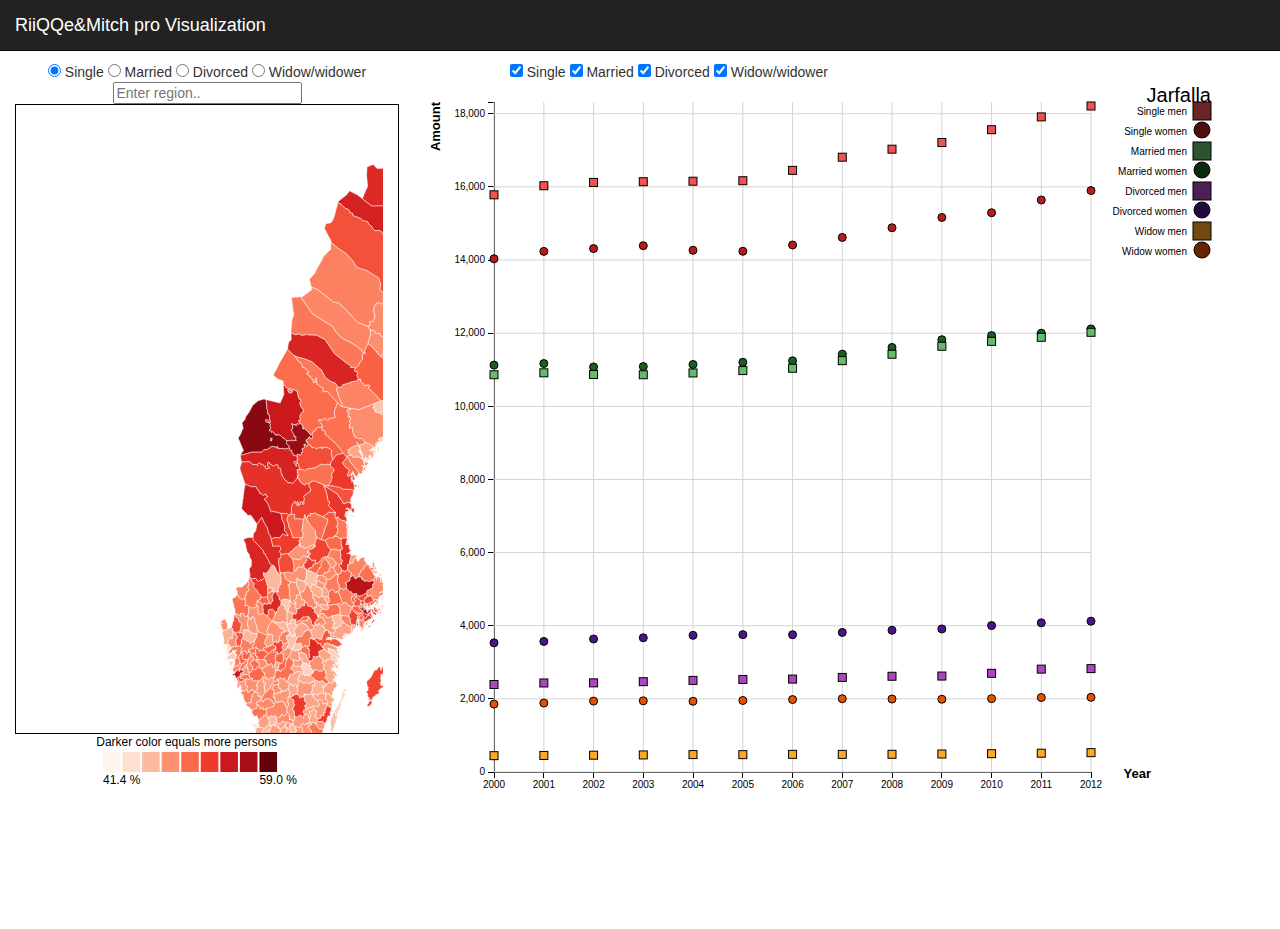
==== commit e1233de5: "added better blinking" ====
--- a/Project/index.html
+++ b/Project/index.html
@@ -59,10 +59,10 @@
                 
                     <div id="floatLeft" style="width: 30vw; float: left;">
                             <form style="text-align: center;">
-        						<input id="A" type="radio" name="myradio" checked="true" onclick="fun('singel')">  Single  </input>
-                                <input id="B" type="radio" name="myradio" onclick="fun('married')">  Married  </input>
-                                <input id="C" type="radio" name="myradio" onclick="fun('divorced')">  Divorced  </input>
-                                <input id="C" type="radio" name="myradio" onclick="fun('Widow/widower')">  Widow/widower  </input>
+        						<input id="A" type="radio" name="myradio" value="singel" checked="true" onclick="fun('singel')">  Single  </input>
+                                <input id="B" type="radio" name="myradio" value="married" onclick="fun('married')">  Married  </input>
+                                <input id="C" type="radio" name="myradio" value="divorced" onclick="fun('divorced')">  Divorced  </input>
+                                <input id="C" type="radio" name="myradio" value="widow/widower" onclick="fun('Widow/widower')">  Widow/widower  </input>
         					</form>
                             <div style="text-align: center;">
                             <input id="search" type="text" onkeypress="fun2(event)" placeholder="Enter region.."></input>
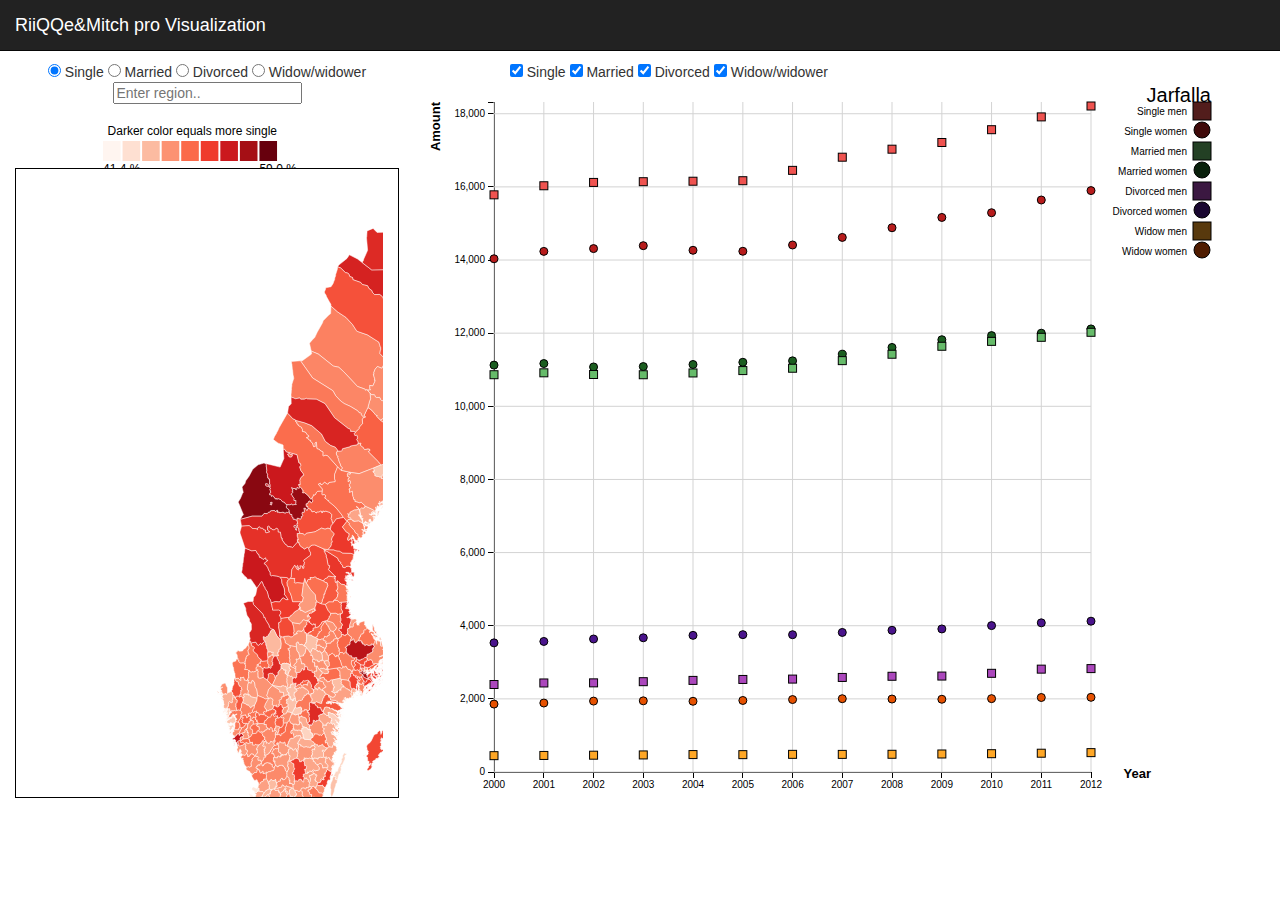
==== commit d64a4cf8: "update legend text" ====
--- a/Project/index.html
+++ b/Project/index.html
@@ -59,18 +59,20 @@
                 
                     <div id="floatLeft" style="width: 30vw; float: left;">
                             <form style="text-align: center;">
-        						<input id="A" type="radio" name="myradio" value="singel" checked="true" onclick="fun('singel')">  Single  </input>
+        						<input id="A" type="radio" name="myradio" value="singel" checked="true" onclick="fun('single')">  Single  </input>
                                 <input id="B" type="radio" name="myradio" value="married" onclick="fun('married')">  Married  </input>
                                 <input id="C" type="radio" name="myradio" value="divorced" onclick="fun('divorced')">  Divorced  </input>
-                                <input id="C" type="radio" name="myradio" value="widow/widower" onclick="fun('Widow/widower')">  Widow/widower  </input>
+                                <input id="C" type="radio" name="myradio" value="widow/widower" onclick="fun('widow/widower')">  Widow/widower  </input>
         					</form>
                             <div style="text-align: center;">
                             <input id="search" type="text" onkeypress="fun2(event)" placeholder="Enter region.."></input>
                             </div>
                         <div id="wrapper" style="">
+
+                            <div class="legendario" id="mapLegend" style="margin-top:5%; height: 5vh; width: 30vw; clear:both;"></div>
+
                             <div class="col-md-6" id="map" style ="height: 70vh; width: 30vw; border:1px solid black;"></div>
 
-                            <div class="legendario" id="mapLegend" style="height: 15vh; width: 30vw; clear:both;"></div>
 
                         </div>
 
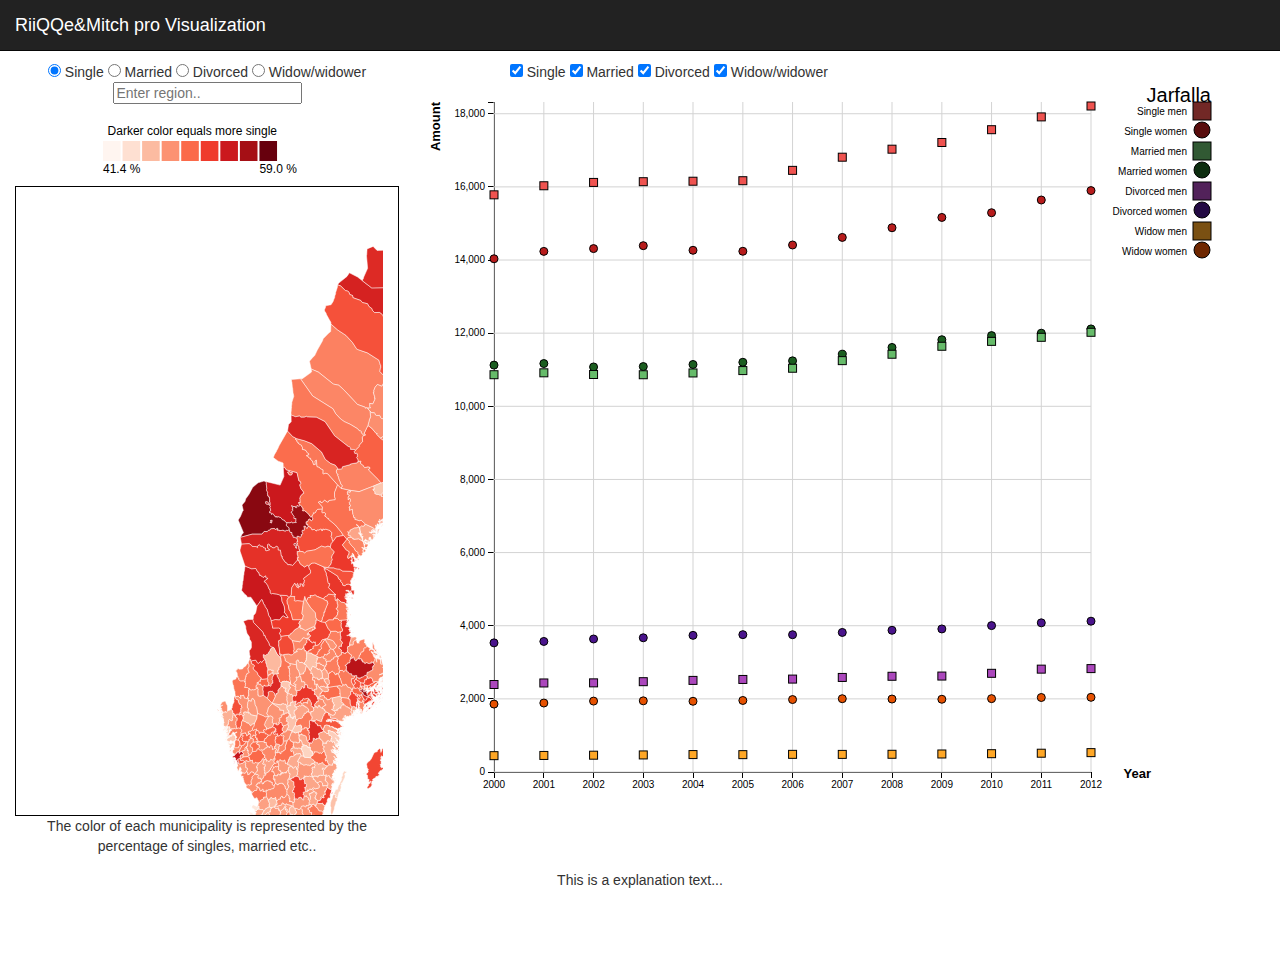
==== commit 4df2b923: "fixed data handling" ====
--- a/Project/index.html
+++ b/Project/index.html
@@ -68,12 +68,11 @@
                             <input id="search" type="text" onkeypress="fun2(event)" placeholder="Enter region.."></input>
                             </div>
                         <div id="wrapper" style="">
-
-                            <div class="legendario" id="mapLegend" style="margin-top:5%; height: 5vh; width: 30vw; clear:both;"></div>
+                            <div class="legendario" id="mapLegend" style="margin-top:5%; height: 7vh; width: 30vw; clear:both;"></div>
 
                             <div class="col-md-6" id="map" style ="height: 70vh; width: 30vw; border:1px solid black;"></div>
 
-
+                            <p style="text-align: center;">The color of each municipality is represented by the percentage of singles, married etc..</p>
                         </div>
 
                     </div>
@@ -89,6 +88,7 @@
                         </div>
 
                         <div class="col-md-6" id="sp" style ="height: 80vh; width: 65vw;"></div>
+                        <p style="text-align: center; clear: both;">This is a explanation text...</p>
 
                     </div>
                 
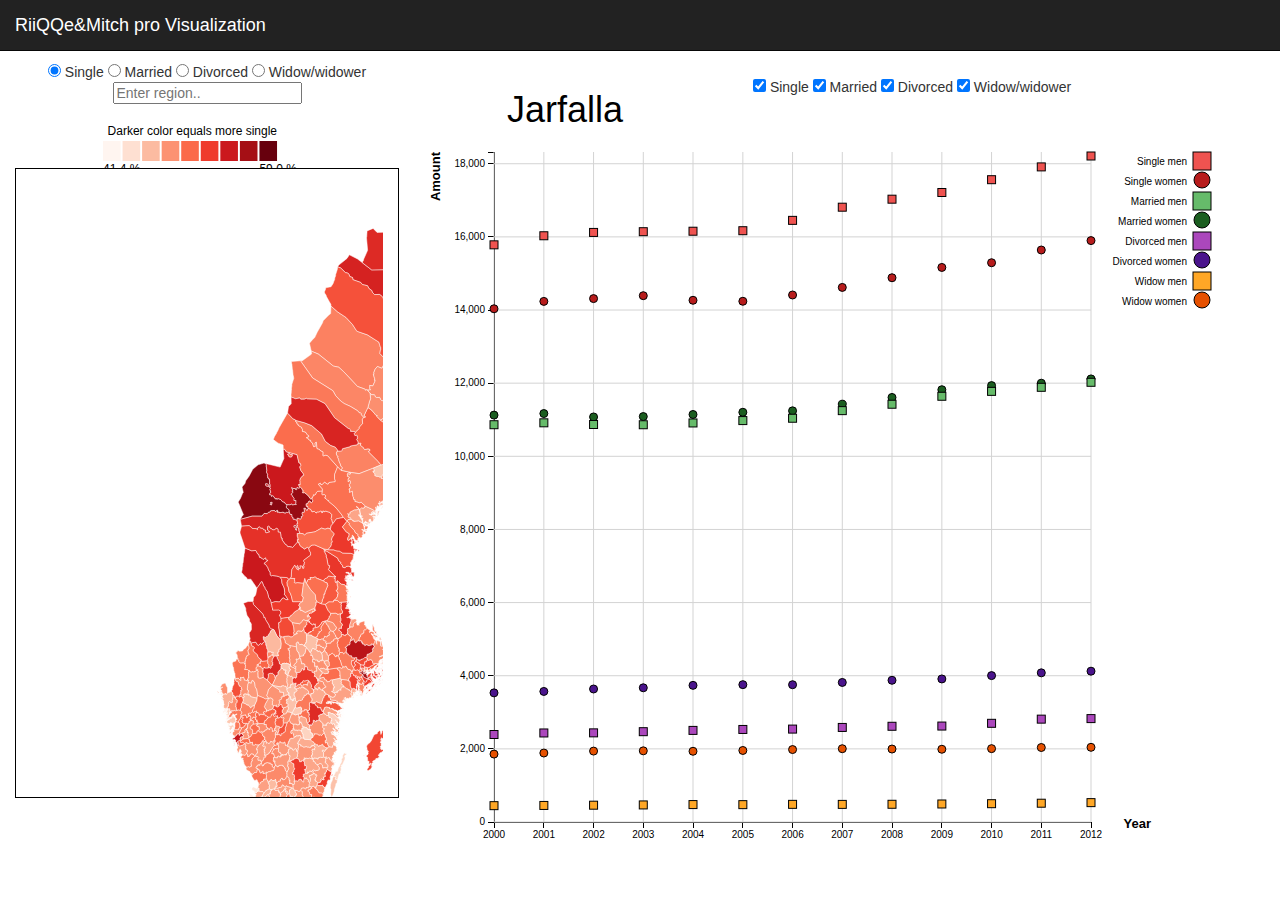
==== commit f05574b3: "edited SP headline" ====
--- a/Project/index.html
+++ b/Project/index.html
@@ -68,27 +68,35 @@
                             <input id="search" type="text" onkeypress="fun2(event)" placeholder="Enter region.."></input>
                             </div>
                         <div id="wrapper" style="">
-                            <div class="legendario" id="mapLegend" style="margin-top:5%; height: 7vh; width: 30vw; clear:both;"></div>
+
+                            <div class="legendario" id="mapLegend" style="margin-top:5%; height: 5vh; width: 30vw; clear:both;"></div>
 
                             <div class="col-md-6" id="map" style ="height: 70vh; width: 30vw; border:1px solid black;"></div>
 
-                            <p style="text-align: center;">The color of each municipality is represented by the percentage of singles, married etc..</p>
+
                         </div>
 
                     </div>
                     <div id="floatRight" >
-                        <div style="width: 59vw; float: right;">
-                            <form id="form2">
-                                <input id="D" class="mybox" type="checkbox" name="checkSingle" value="single" checked>  Single  </input>
-                                <input id="E" class="mybox" type="checkbox" name="checkMarried" value="married" checked>  Married  </input>
-                                <input id="F" class="mybox" type="checkbox" name="checkDivorced" value="divorced" checked>  Divorced  </input>
-                                <input id="G" class="mybox" type="checkbox" name="checkWidow" value="widow/widower" checked>  Widow/widower  </input>
-                            </form>
+                        <div style="float: right;">
 
+                            
+                            <div style="width: 40vw; float: right; margin-top: 2%">
+
+                                <form id="form2">
+                                    <input id="D" class="mybox" type="checkbox" name="checkSingle" value="single" checked>  Single  </input>
+                                    <input id="E" class="mybox" type="checkbox" name="checkMarried" value="married" checked>  Married  </input>
+                                    <input id="F" class="mybox" type="checkbox" name="checkDivorced" value="divorced" checked>  Divorced  </input>
+                                    <input id="G" class="mybox" type="checkbox" name="checkWidow" value="widow/widower" checked>  Widow/widower  </input>
+                                </form>
+
+                            </div>
+                            <div id="spHeadline" style="height: 8vh; width: 20vw; float: right;"></div>
+
+                            
                         </div>
 
                         <div class="col-md-6" id="sp" style ="height: 80vh; width: 65vw;"></div>
-                        <p style="text-align: center; clear: both;">This is a explanation text...</p>
 
                     </div>
                 
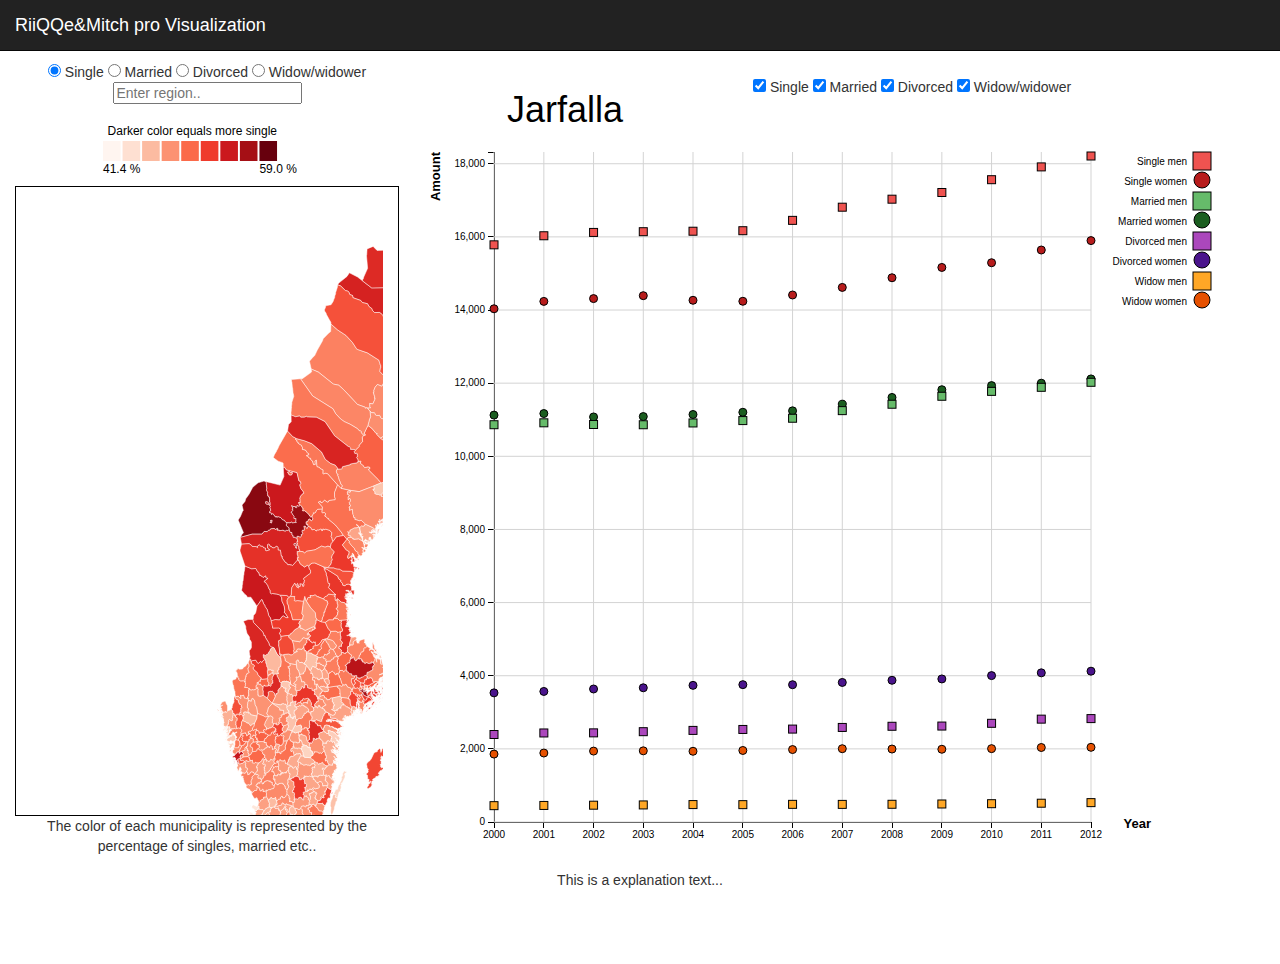
==== commit 739535b2: "mergefix" ====
--- a/Project/index.html
+++ b/Project/index.html
@@ -68,12 +68,11 @@
                             <input id="search" type="text" onkeypress="fun2(event)" placeholder="Enter region.."></input>
                             </div>
                         <div id="wrapper" style="">
-
-                            <div class="legendario" id="mapLegend" style="margin-top:5%; height: 5vh; width: 30vw; clear:both;"></div>
+                            <div class="legendario" id="mapLegend" style="margin-top:5%; height: 7vh; width: 30vw; clear:both;"></div>
 
                             <div class="col-md-6" id="map" style ="height: 70vh; width: 30vw; border:1px solid black;"></div>
 
-
+                            <p style="text-align: center;">The color of each municipality is represented by the percentage of singles, married etc..</p>
                         </div>
 
                     </div>
@@ -97,6 +96,7 @@
                         </div>
 
                         <div class="col-md-6" id="sp" style ="height: 80vh; width: 65vw;"></div>
+                        <p style="text-align: center; clear: both;">This is a explanation text...</p>
 
                     </div>
                 
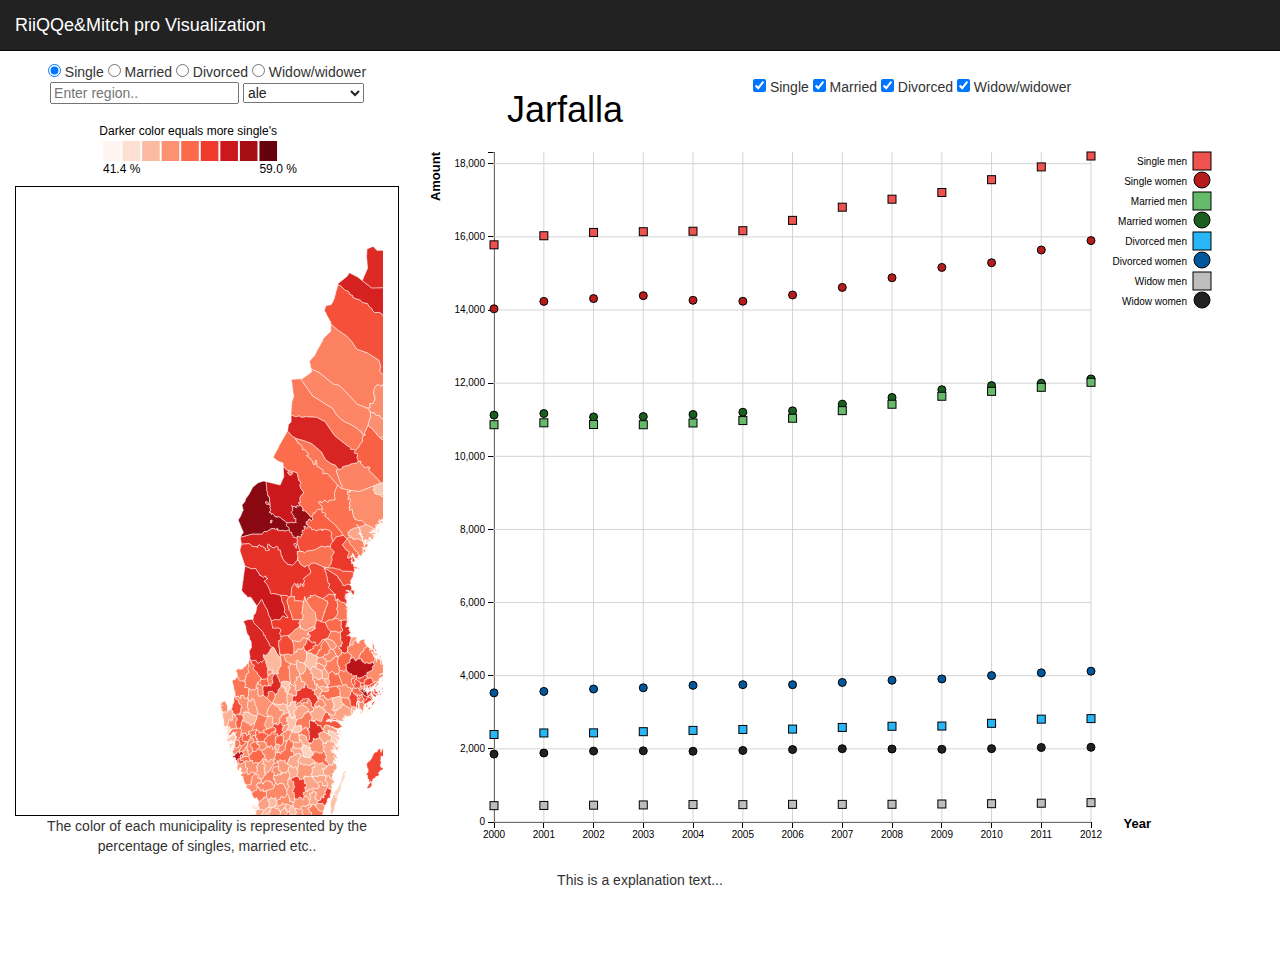
==== commit 79b00958: "added roller" ====
--- a/Project/index.html
+++ b/Project/index.html
@@ -66,6 +66,9 @@
         					</form>
                             <div style="text-align: center;">
                             <input id="search" type="text" onkeypress="fun2(event)" placeholder="Enter region.."></input>
+                            <select id="selectId" onchange="changeFunc()">
+                                
+                            </select>
                             </div>
                         <div id="wrapper" style="">
                             <div class="legendario" id="mapLegend" style="margin-top:5%; height: 7vh; width: 30vw; clear:both;"></div>
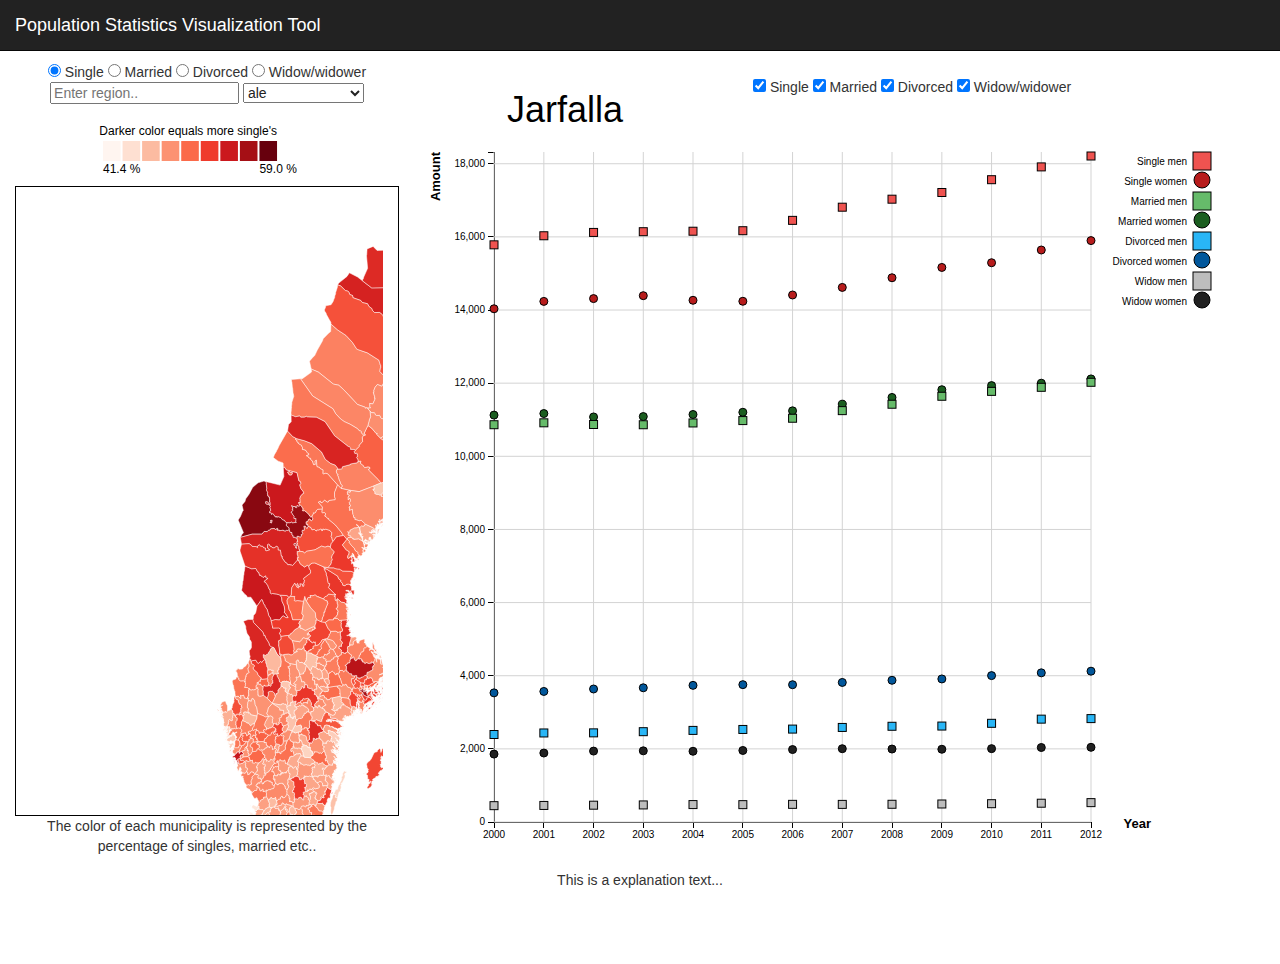
==== commit 0ef19ed9: "changed label" ====
--- a/Project/index.html
+++ b/Project/index.html
@@ -45,7 +45,7 @@
                             <span class="icon-bar"></span>
                             <span class="icon-bar"></span>
                         </button>
-                        <a class="navbar-brand" href="#">RiiQQe&Mitch pro Visualization</a>
+                        <a class="navbar-brand" href="#">Population Statistics Visualization Tool</a>
                     </div>
                 </div>
             </div>
